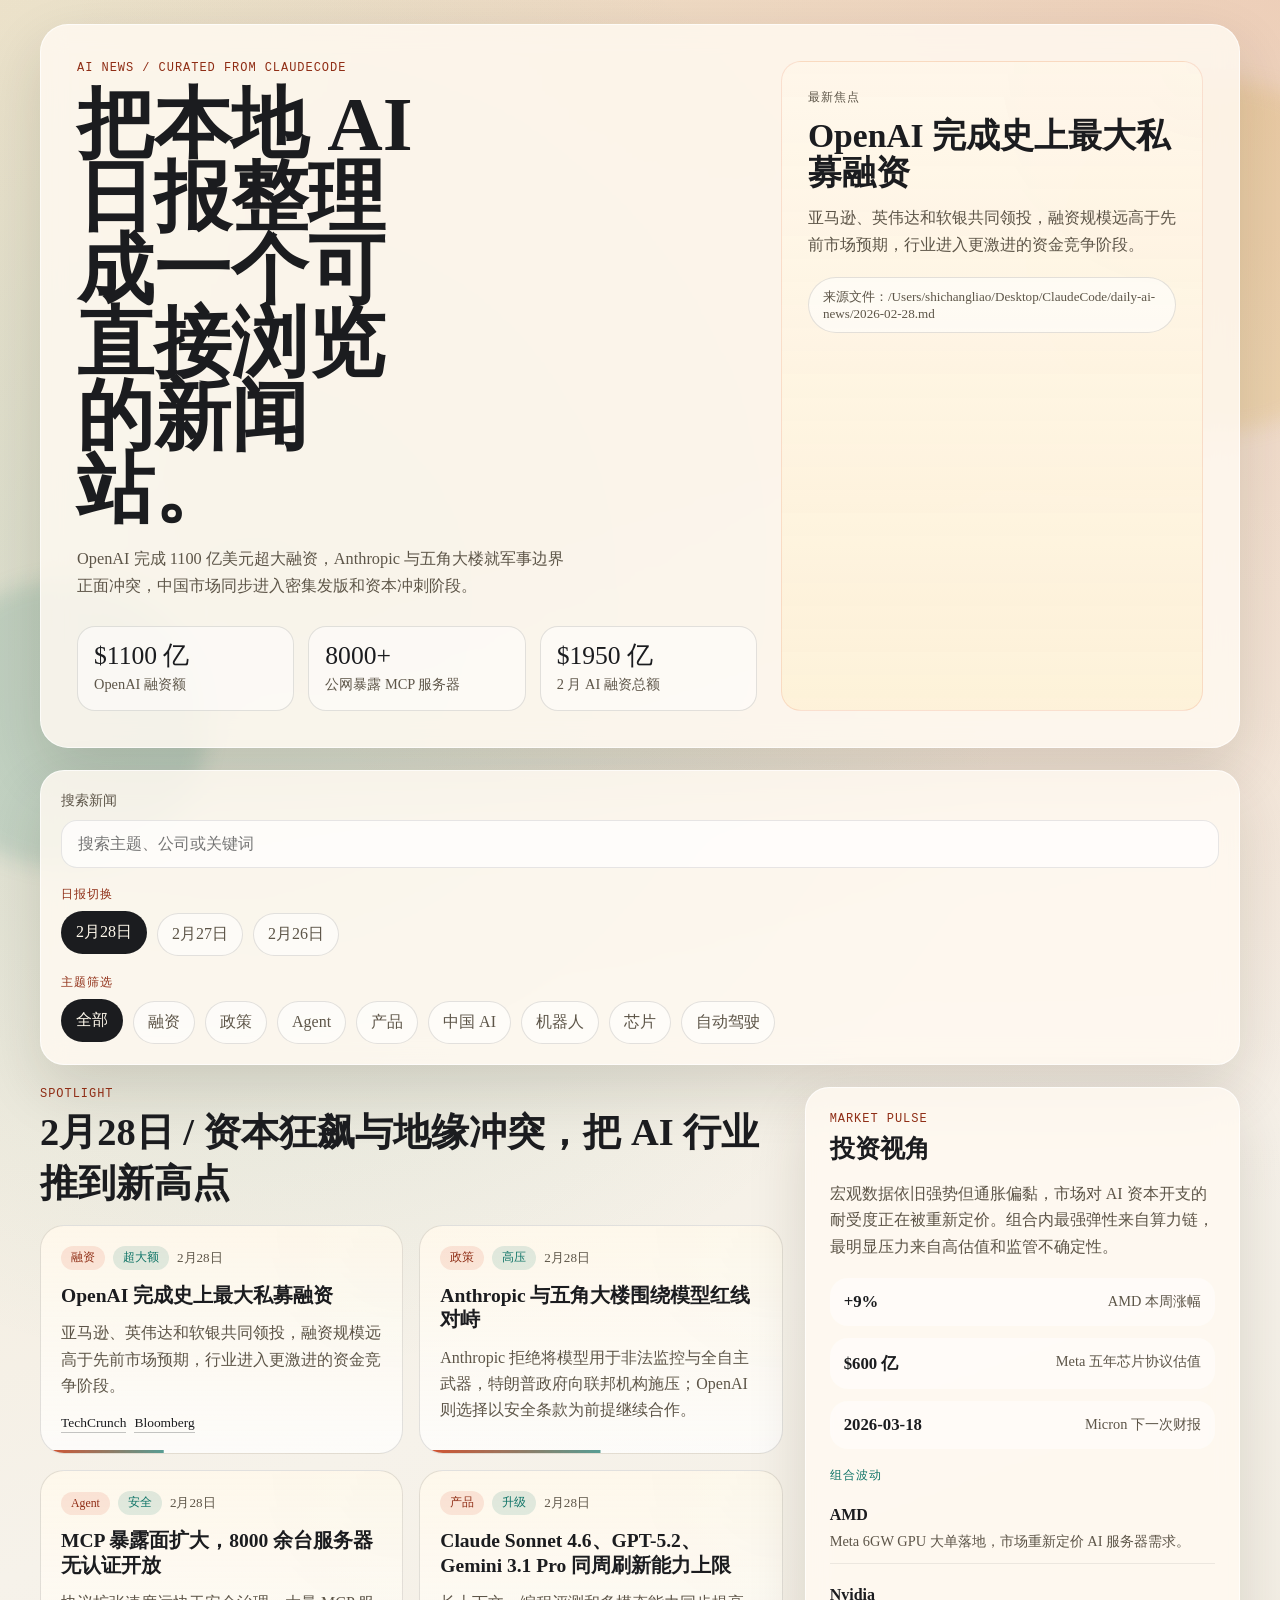
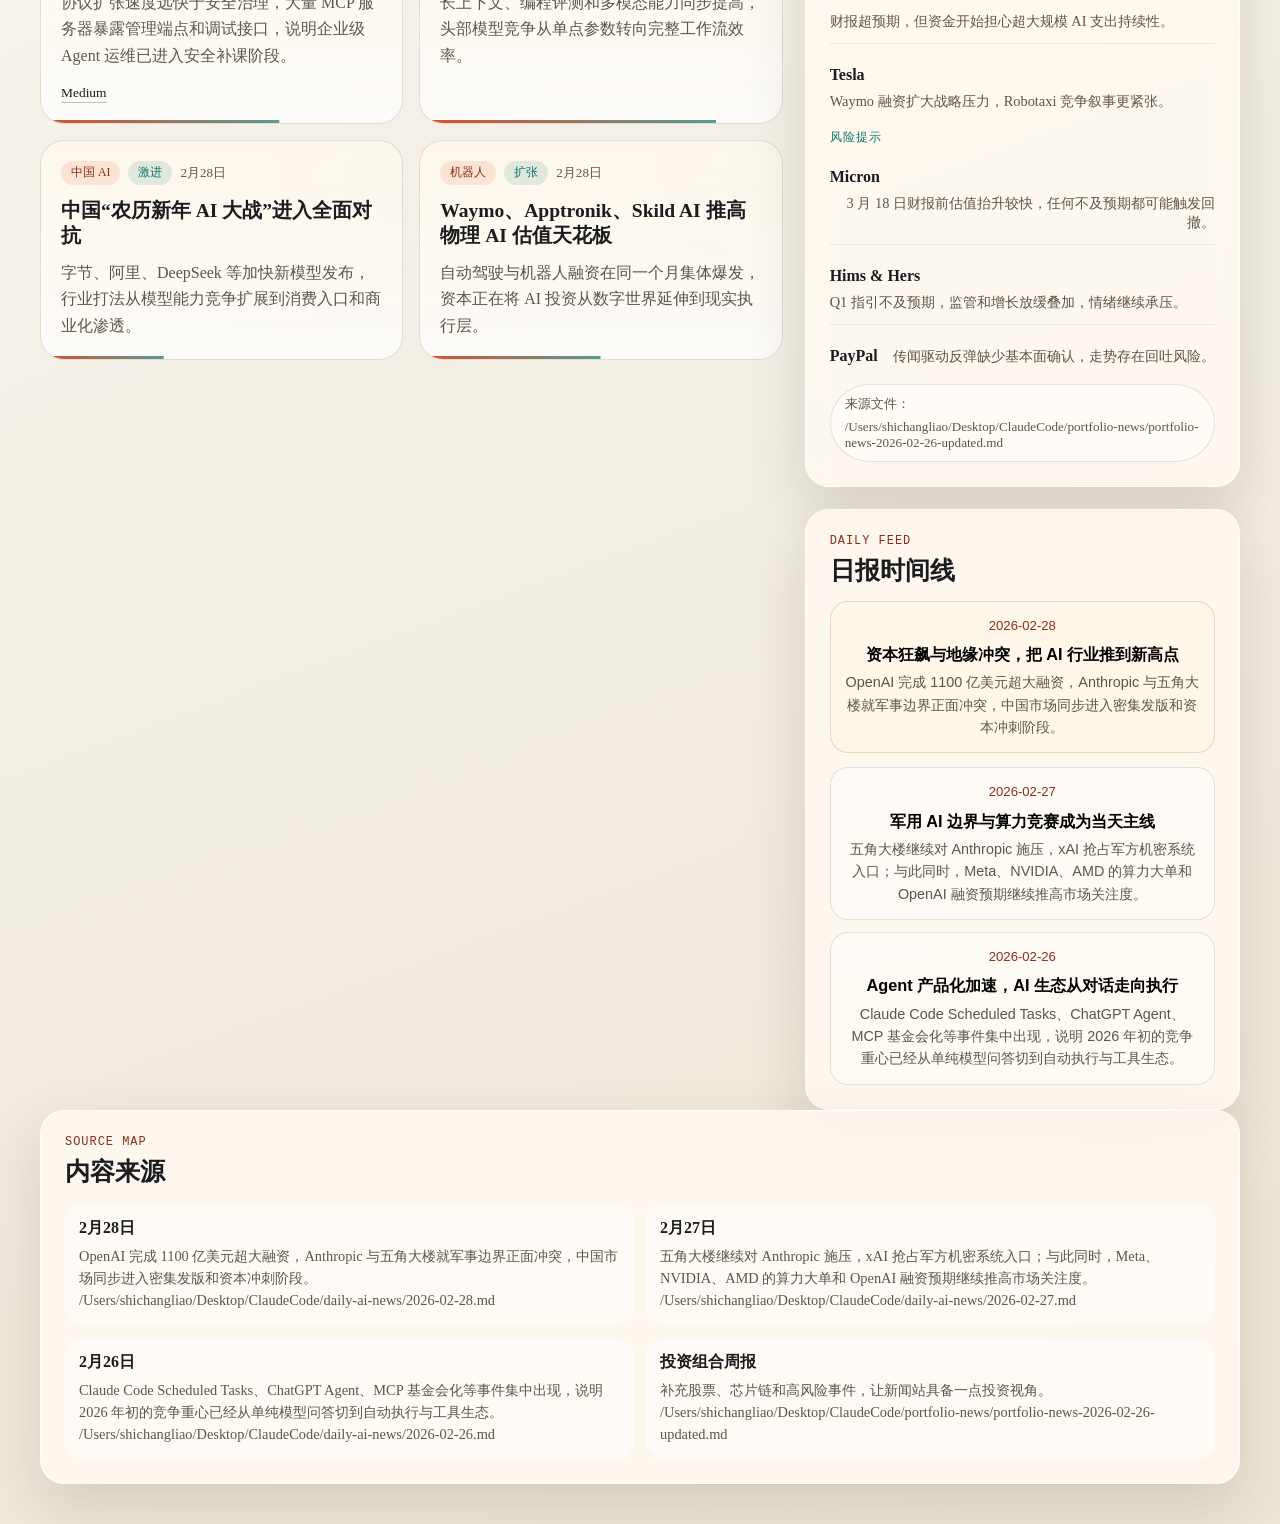
==== index.html @ 567c51d0 "feat: add static AI news site" ====
<!DOCTYPE html>
<html lang="zh-CN">
  <head>
    <meta charset="UTF-8" />
    <meta name="viewport" content="width=device-width, initial-scale=1.0" />
    <title>AI News Pulse</title>
    <link rel="stylesheet" href="./styles.css" />
  </head>
  <body>
    <div class="page-shell">
      <header class="hero reveal">
        <div class="hero-copy">
          <p class="eyebrow">AI NEWS / CURATED FROM CLAUDECODE</p>
          <h1>把本地 AI 日报整理成一个可直接浏览的新闻站。</h1>
          <p class="hero-text" id="hero-summary"></p>
          <div class="hero-stats" id="hero-stats"></div>
        </div>
        <aside class="hero-panel">
          <p class="panel-label">最新焦点</p>
          <h2 id="hero-focus-title"></h2>
          <p id="hero-focus-text"></p>
          <div class="source-chip" id="hero-source"></div>
        </aside>
      </header>

      <main>
        <section class="control-bar reveal">
          <div class="search-wrap">
            <label for="search-input">搜索新闻</label>
            <input
              id="search-input"
              type="search"
              placeholder="搜索主题、公司或关键词"
              autocomplete="off"
            />
          </div>
          <div class="filter-group">
            <span class="filter-label">日报切换</span>
            <div id="issue-filters" class="filter-row"></div>
          </div>
          <div class="filter-group">
            <span class="filter-label">主题筛选</span>
            <div id="tag-filters" class="filter-row"></div>
          </div>
        </section>

        <section class="content-grid">
          <section class="news-column reveal">
            <div class="section-head">
              <p class="section-kicker">Spotlight</p>
              <h2 id="spotlight-title"></h2>
            </div>
            <div id="story-grid" class="story-grid"></div>
          </section>

          <aside class="side-column">
            <section class="market-card reveal">
              <div class="section-head compact">
                <p class="section-kicker">Market Pulse</p>
                <h2>投资视角</h2>
              </div>
              <p id="market-summary" class="market-summary"></p>
              <div id="market-highlights" class="metric-stack"></div>
              <div class="subsection">
                <p class="subsection-title">组合波动</p>
                <div id="market-movers" class="mini-list"></div>
              </div>
              <div class="subsection">
                <p class="subsection-title">风险提示</p>
                <div id="market-risks" class="mini-list"></div>
              </div>
              <div class="source-chip">
                来源文件：
                <span id="market-source"></span>
              </div>
            </section>

            <section class="archive-card reveal">
              <div class="section-head compact">
                <p class="section-kicker">Daily Feed</p>
                <h2>日报时间线</h2>
              </div>
              <div id="timeline-list" class="timeline-list"></div>
            </section>
          </aside>
        </section>

        <section class="source-board reveal">
          <div class="section-head compact">
            <p class="section-kicker">Source Map</p>
            <h2>内容来源</h2>
          </div>
          <div id="source-list" class="source-list"></div>
        </section>
      </main>
    </div>

    <script src="./app.js"></script>
  </body>
</html>
---- styles.css ----
:root {
  --bg: #f3eee3;
  --surface: rgba(255, 250, 241, 0.84);
  --surface-strong: #fff7ea;
  --ink: #1b1c1f;
  --muted: #5d5548;
  --line: rgba(27, 28, 31, 0.12);
  --accent: #d94f2b;
  --accent-deep: #8f2d15;
  --teal: #0f7467;
  --gold: #d5a021;
  --shadow: 0 24px 60px rgba(45, 34, 16, 0.14);
  --radius-lg: 28px;
  --radius-md: 18px;
  --radius-sm: 999px;
}

* {
  box-sizing: border-box;
}

html {
  scroll-behavior: smooth;
}

body {
  margin: 0;
  min-height: 100vh;
  color: var(--ink);
  font-family: "Iowan Old Style", "Palatino Linotype", "Book Antiqua", Georgia,
    serif;
  background:
    radial-gradient(circle at top right, rgba(217, 79, 43, 0.16), transparent 36%),
    radial-gradient(circle at 20% 20%, rgba(15, 116, 103, 0.14), transparent 28%),
    linear-gradient(160deg, #efe3cb 0%, #f6f2ea 44%, #ede6d7 100%);
}

body::before,
body::after {
  content: "";
  position: fixed;
  inset: auto;
  z-index: -1;
  border-radius: 50%;
  filter: blur(10px);
}

body::before {
  width: 22rem;
  height: 22rem;
  top: 5rem;
  right: -7rem;
  background: rgba(213, 160, 33, 0.16);
}

body::after {
  width: 18rem;
  height: 18rem;
  bottom: 2rem;
  left: -5rem;
  background: rgba(15, 116, 103, 0.14);
}

.page-shell {
  width: min(1200px, calc(100% - 32px));
  margin: 24px auto 40px;
}

.hero,
.control-bar,
.market-card,
.archive-card,
.source-board {
  backdrop-filter: blur(12px);
  background: var(--surface);
  border: 1px solid rgba(255, 255, 255, 0.7);
  box-shadow: var(--shadow);
}

.hero {
  display: grid;
  grid-template-columns: minmax(0, 1.45fr) minmax(280px, 0.9fr);
  gap: 24px;
  padding: 36px;
  border-radius: var(--radius-lg);
}

.eyebrow,
.section-kicker,
.panel-label,
.filter-label,
.subsection-title {
  margin: 0;
  font-family: "SFMono-Regular", "Roboto Mono", "Liberation Mono", monospace;
  letter-spacing: 0.08em;
  text-transform: uppercase;
  font-size: 0.75rem;
}

.eyebrow,
.section-kicker,
.panel-label,
.filter-label {
  color: var(--accent-deep);
}

.hero h1 {
  margin: 14px 0 18px;
  font-size: clamp(2.4rem, 6vw, 4.8rem);
  line-height: 0.95;
  max-width: 10ch;
}

.hero-text {
  margin: 0;
  max-width: 60ch;
  color: var(--muted);
  font-size: 1.02rem;
  line-height: 1.7;
}

.hero-stats {
  display: grid;
  grid-template-columns: repeat(3, minmax(0, 1fr));
  gap: 14px;
  margin-top: 26px;
}

.stat-card,
.source-chip,
.pill,
.timeline-item,
.story-card {
  border: 1px solid var(--line);
}

.stat-card {
  padding: 16px;
  border-radius: var(--radius-md);
  background: rgba(255, 255, 255, 0.5);
}

.stat-value {
  margin: 0 0 6px;
  font-size: 1.6rem;
  line-height: 1;
}

.stat-label {
  margin: 0;
  color: var(--muted);
  font-size: 0.9rem;
}

.hero-panel {
  padding: 26px;
  border-radius: calc(var(--radius-lg) - 8px);
  background:
    linear-gradient(180deg, rgba(255, 247, 234, 0.96), rgba(253, 240, 214, 0.85)),
    radial-gradient(circle at top right, rgba(217, 79, 43, 0.16), transparent 35%);
  border: 1px solid rgba(217, 79, 43, 0.14);
}

.hero-panel h2 {
  margin: 10px 0 12px;
  font-size: clamp(1.4rem, 2.8vw, 2.1rem);
  line-height: 1.1;
}

.hero-panel p {
  margin: 0;
  color: var(--muted);
  line-height: 1.7;
}

.source-chip {
  display: inline-flex;
  flex-wrap: wrap;
  gap: 6px;
  margin-top: 18px;
  padding: 10px 14px;
  border-radius: var(--radius-sm);
  background: rgba(255, 255, 255, 0.58);
  color: var(--muted);
  font-size: 0.82rem;
  word-break: break-all;
}

.control-bar {
  margin-top: 22px;
  padding: 20px;
  border-radius: 24px;
}

.search-wrap label {
  display: block;
  margin-bottom: 10px;
  font-size: 0.9rem;
  color: var(--muted);
}

.search-wrap input {
  width: 100%;
  padding: 14px 16px;
  border-radius: 16px;
  border: 1px solid rgba(27, 28, 31, 0.1);
  background: rgba(255, 255, 255, 0.74);
  color: var(--ink);
  font: inherit;
}

.search-wrap input:focus {
  outline: 2px solid rgba(217, 79, 43, 0.2);
  border-color: rgba(217, 79, 43, 0.34);
}

.filter-group {
  margin-top: 16px;
}

.filter-row {
  display: flex;
  flex-wrap: wrap;
  gap: 10px;
  margin-top: 10px;
}

.pill {
  appearance: none;
  cursor: pointer;
  padding: 10px 14px;
  border-radius: var(--radius-sm);
  background: rgba(255, 255, 255, 0.56);
  color: var(--muted);
  font: inherit;
  transition:
    transform 180ms ease,
    background 180ms ease,
    color 180ms ease,
    border-color 180ms ease;
}

.pill:hover,
.pill.is-active {
  transform: translateY(-2px);
}

.pill.is-active {
  background: var(--ink);
  color: #fff9ec;
  border-color: rgba(27, 28, 31, 0.4);
}

.content-grid {
  display: grid;
  grid-template-columns: minmax(0, 1.45fr) minmax(300px, 0.85fr);
  gap: 22px;
  margin-top: 22px;
}

.news-column {
  min-width: 0;
}

.section-head {
  margin-bottom: 16px;
}

.section-head h2 {
  margin: 6px 0 0;
  font-size: clamp(1.6rem, 3vw, 2.5rem);
}

.section-head.compact h2 {
  font-size: 1.55rem;
}

.story-grid {
  display: grid;
  grid-template-columns: repeat(2, minmax(0, 1fr));
  gap: 16px;
}

.story-card {
  position: relative;
  overflow: hidden;
  padding: 20px;
  border-radius: 24px;
  background:
    linear-gradient(180deg, rgba(255, 248, 235, 0.9), rgba(255, 255, 255, 0.72)),
    radial-gradient(circle at top right, rgba(15, 116, 103, 0.08), transparent 38%);
}

.story-card::after {
  content: "";
  position: absolute;
  inset: auto auto 0 0;
  width: 100%;
  height: 3px;
  background: linear-gradient(90deg, var(--accent), rgba(15, 116, 103, 0.7));
  transform: scaleX(var(--bar-scale, 0.4));
  transform-origin: left;
}

.story-meta,
.story-links,
.mini-row {
  display: flex;
  flex-wrap: wrap;
  gap: 8px;
}

.story-meta {
  align-items: center;
  margin-bottom: 14px;
}

.badge,
.impact {
  padding: 4px 10px;
  border-radius: var(--radius-sm);
  font-size: 0.74rem;
}

.badge {
  background: rgba(217, 79, 43, 0.12);
  color: var(--accent-deep);
}

.impact {
  background: rgba(15, 116, 103, 0.12);
  color: var(--teal);
}

.story-date {
  color: var(--muted);
  font-size: 0.82rem;
}

.story-card h3 {
  margin: 0;
  font-size: 1.22rem;
  line-height: 1.25;
}

.story-card p {
  margin: 12px 0 0;
  color: var(--muted);
  line-height: 1.65;
}

.story-links {
  margin-top: 16px;
}

.story-link {
  color: var(--ink);
  text-decoration: none;
  padding-bottom: 1px;
  border-bottom: 1px solid rgba(27, 28, 31, 0.25);
  font-size: 0.84rem;
}

.story-link:hover {
  border-bottom-color: rgba(27, 28, 31, 0.7);
}

.side-column {
  display: grid;
  gap: 22px;
  align-content: start;
}

.market-card,
.archive-card,
.source-board {
  padding: 24px;
  border-radius: 24px;
}

.market-summary {
  margin: 0;
  color: var(--muted);
  line-height: 1.65;
}

.metric-stack {
  display: grid;
  gap: 12px;
  margin-top: 18px;
}

.metric-line,
.timeline-item,
.source-item {
  padding: 14px;
  border-radius: 18px;
  background: rgba(255, 255, 255, 0.48);
}

.metric-line {
  display: flex;
  justify-content: space-between;
  gap: 12px;
}

.metric-line strong {
  font-size: 1.05rem;
}

.metric-line span {
  color: var(--muted);
  font-size: 0.9rem;
}

.subsection {
  margin-top: 18px;
}

.subsection-title {
  color: var(--teal);
}

.mini-list {
  display: grid;
  gap: 10px;
  margin-top: 10px;
}

.mini-row {
  justify-content: space-between;
  align-items: flex-start;
  padding: 12px 0;
  border-bottom: 1px solid rgba(27, 28, 31, 0.08);
}

.mini-row:last-child {
  border-bottom: 0;
  padding-bottom: 0;
}

.mini-row strong {
  display: block;
  max-width: 16ch;
}

.mini-row span {
  color: var(--muted);
  text-align: right;
  font-size: 0.9rem;
}

.timeline-list,
.source-list {
  display: grid;
  gap: 12px;
}

.timeline-item {
  cursor: pointer;
  transition:
    transform 180ms ease,
    border-color 180ms ease,
    background 180ms ease;
}

.timeline-item:hover,
.timeline-item.is-active {
  transform: translateY(-2px);
  border-color: rgba(217, 79, 43, 0.24);
  background: rgba(255, 247, 234, 0.74);
}

.timeline-item .date {
  margin: 0;
  color: var(--accent-deep);
  font-size: 0.82rem;
}

.timeline-item h3 {
  margin: 8px 0 6px;
  font-size: 1.02rem;
  line-height: 1.3;
}

.timeline-item p,
.source-item p {
  margin: 0;
  color: var(--muted);
  font-size: 0.9rem;
  line-height: 1.55;
}

.source-list {
  grid-template-columns: repeat(2, minmax(0, 1fr));
}

.source-item strong {
  display: block;
  margin-bottom: 6px;
}

.empty-state {
  padding: 28px;
  border-radius: 24px;
  border: 1px dashed rgba(27, 28, 31, 0.14);
  background: rgba(255, 255, 255, 0.42);
  color: var(--muted);
}

.reveal {
  opacity: 0;
  transform: translateY(14px);
  animation: float-in 640ms ease forwards;
}

.reveal:nth-child(2) {
  animation-delay: 80ms;
}

.reveal:nth-child(3) {
  animation-delay: 140ms;
}

.reveal:nth-child(4) {
  animation-delay: 200ms;
}

@keyframes float-in {
  to {
    opacity: 1;
    transform: translateY(0);
  }
}

@media (max-width: 980px) {
  .hero,
  .content-grid,
  .source-list,
  .story-grid {
    grid-template-columns: 1fr;
  }

  .hero h1 {
    max-width: none;
  }

  .hero-stats {
    grid-template-columns: 1fr;
  }

  .page-shell {
    width: min(100%, calc(100% - 20px));
    margin-top: 10px;
  }
}

@media (max-width: 680px) {
  .hero,
  .control-bar,
  .market-card,
  .archive-card,
  .source-board {
    padding: 18px;
    border-radius: 20px;
  }

  .story-card {
    padding: 16px;
    border-radius: 20px;
  }

  .hero h1 {
    font-size: clamp(2rem, 12vw, 3.2rem);
  }
}
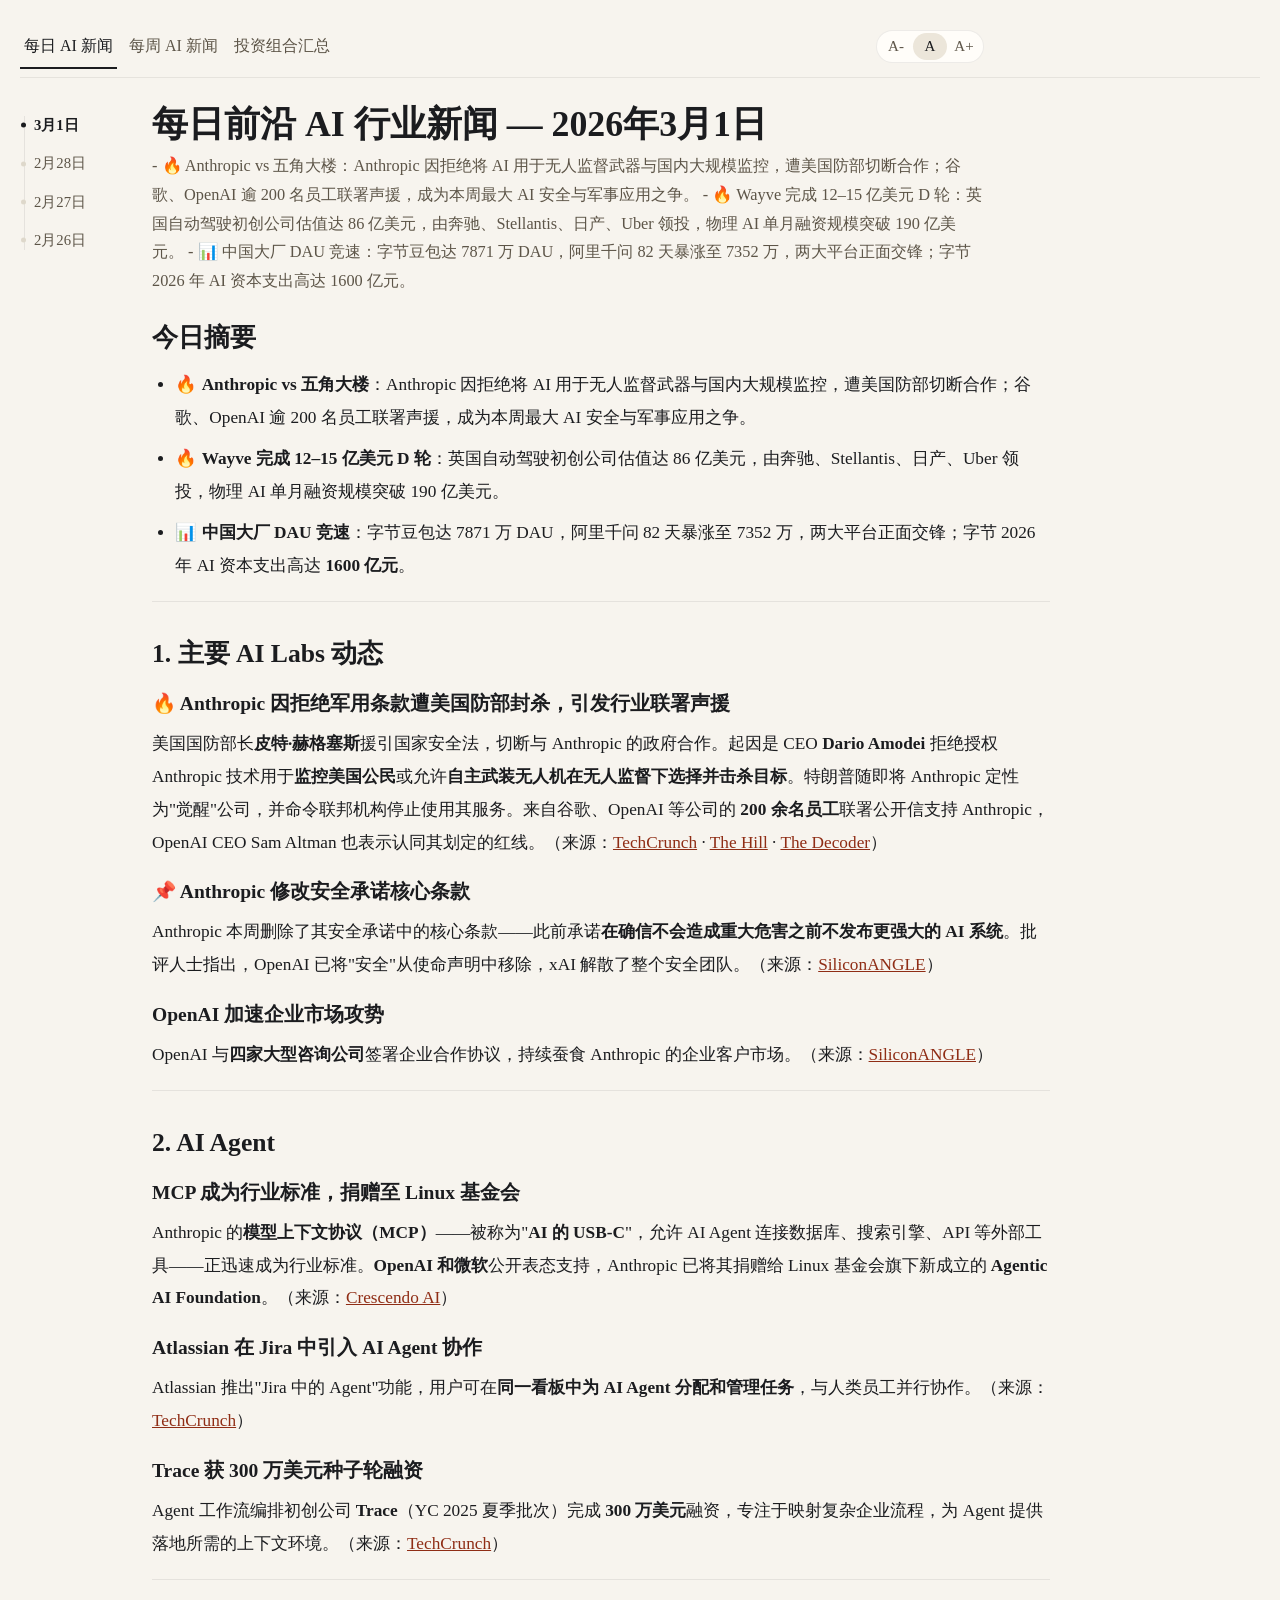
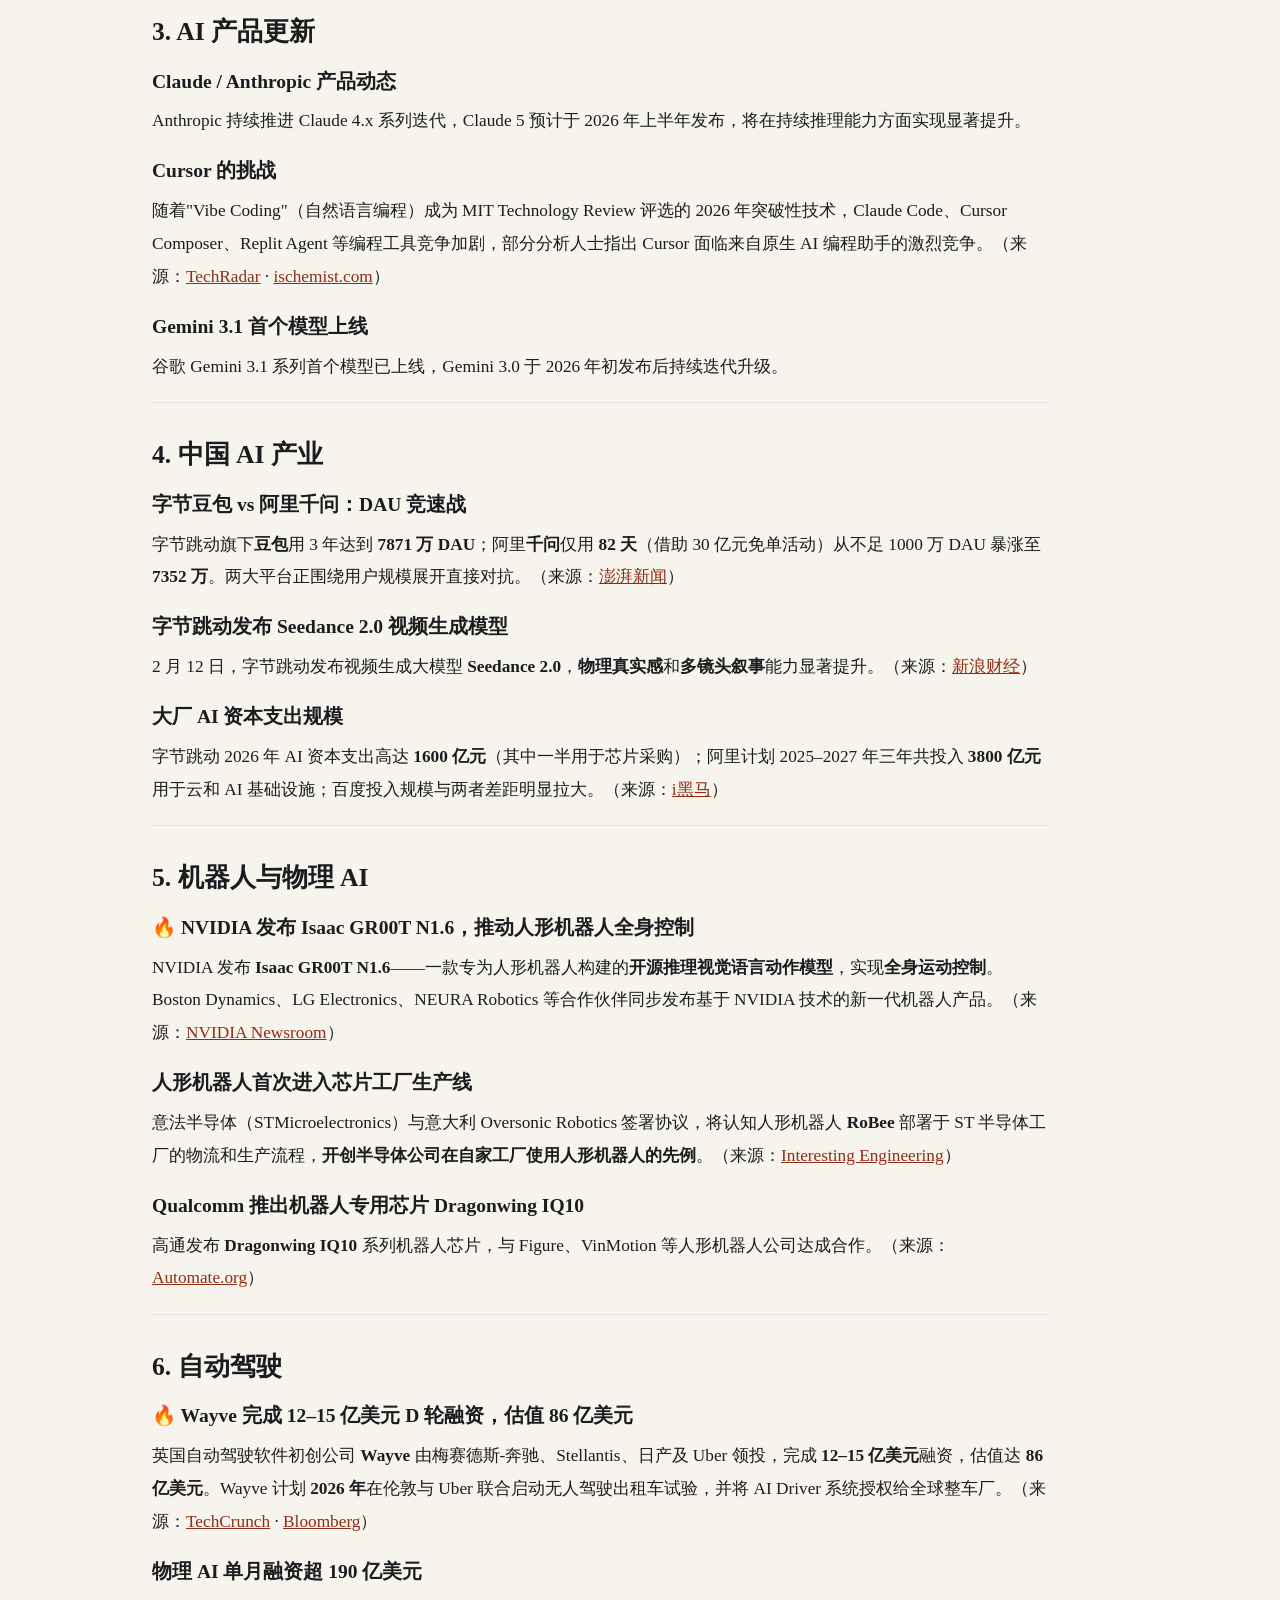
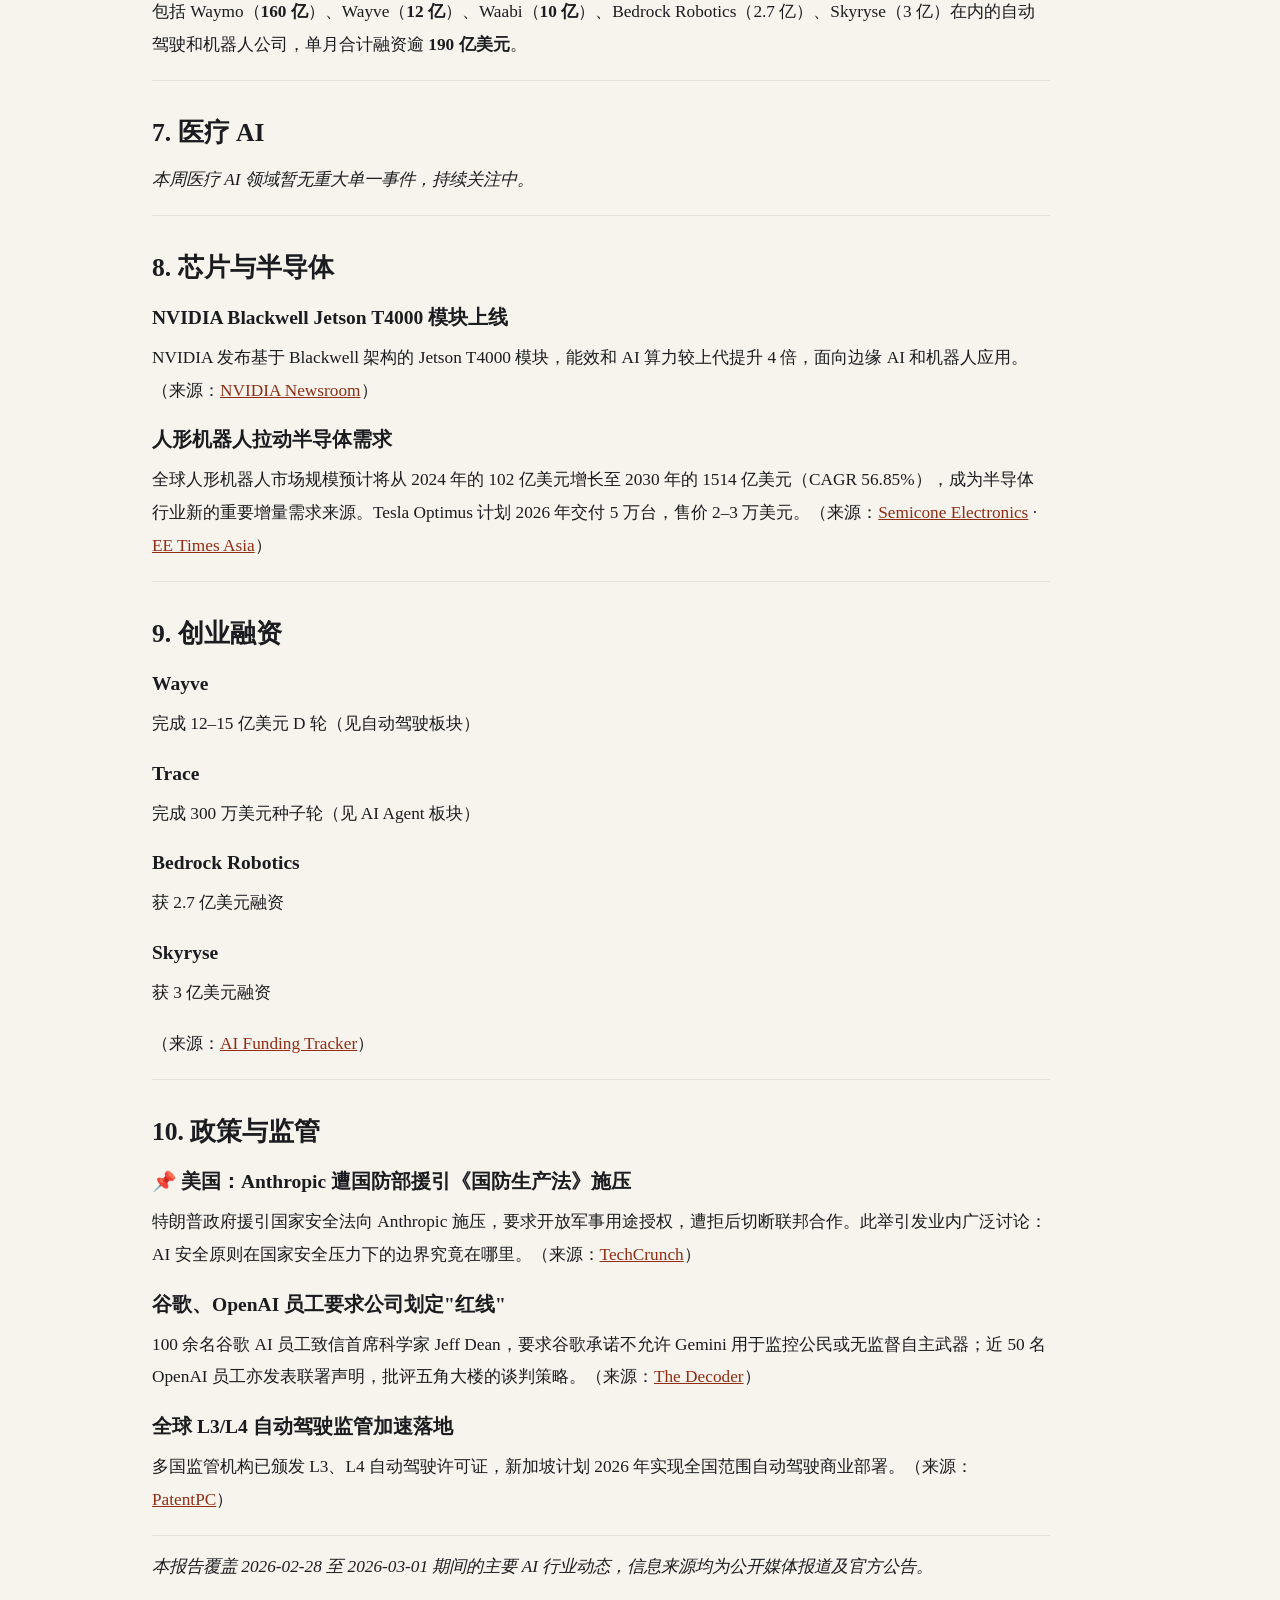
==== commit 9d515812: "feat: automate AI news publishing and refine reader UI" ====
--- a/index.html
+++ b/index.html
@@ -7,91 +7,51 @@
     <link rel="stylesheet" href="./styles.css" />
   </head>
   <body>
-    <div class="page-shell">
-      <header class="hero reveal">
-        <div class="hero-copy">
-          <p class="eyebrow">AI NEWS / CURATED FROM CLAUDECODE</p>
-          <h1>把本地 AI 日报整理成一个可直接浏览的新闻站。</h1>
-          <p class="hero-text" id="hero-summary"></p>
-          <div class="hero-stats" id="hero-stats"></div>
+    <div class="page-shell compact-shell">
+      <header class="reader-topbar reveal">
+        <nav class="tab-strip" id="tab-strip" aria-label="栏目切换">
+          <button type="button" class="tab-button is-active" data-tab="daily">每日 AI 新闻</button>
+          <button type="button" class="tab-button" data-tab="weekly">每周 AI 新闻</button>
+          <button type="button" class="tab-button" data-tab="portfolio">投资组合汇总</button>
+        </nav>
+
+        <div class="reader-tools" aria-label="阅读设置">
+          <div class="font-size-switch" id="font-size-switch" role="group" aria-label="字体大小">
+            <button type="button" class="font-size-button" data-size="compact" aria-pressed="false">
+              A-
+            </button>
+            <button
+              type="button"
+              class="font-size-button is-active"
+              data-size="default"
+              aria-pressed="true"
+            >
+              A
+            </button>
+            <button
+              type="button"
+              class="font-size-button"
+              data-size="comfortable"
+              aria-pressed="false"
+            >
+              A+
+            </button>
+          </div>
         </div>
-        <aside class="hero-panel">
-          <p class="panel-label">最新焦点</p>
-          <h2 id="hero-focus-title"></h2>
-          <p id="hero-focus-text"></p>
-          <div class="source-chip" id="hero-source"></div>
-        </aside>
       </header>
 
-      <main>
-        <section class="control-bar reveal">
-          <div class="search-wrap">
-            <label for="search-input">搜索新闻</label>
-            <input
-              id="search-input"
-              type="search"
-              placeholder="搜索主题、公司或关键词"
-              autocomplete="off"
-            />
-          </div>
-          <div class="filter-group">
-            <span class="filter-label">日报切换</span>
-            <div id="issue-filters" class="filter-row"></div>
-          </div>
-          <div class="filter-group">
-            <span class="filter-label">主题筛选</span>
-            <div id="tag-filters" class="filter-row"></div>
-          </div>
-        </section>
+      <main class="reader-layout reveal">
+        <aside class="timeline-rail" aria-label="文章时间线">
+          <div class="timeline-track" id="date-strip"></div>
+        </aside>
 
-        <section class="content-grid">
-          <section class="news-column reveal">
-            <div class="section-head">
-              <p class="section-kicker">Spotlight</p>
-              <h2 id="spotlight-title"></h2>
-            </div>
-            <div id="story-grid" class="story-grid"></div>
-          </section>
-
-          <aside class="side-column">
-            <section class="market-card reveal">
-              <div class="section-head compact">
-                <p class="section-kicker">Market Pulse</p>
-                <h2>投资视角</h2>
-              </div>
-              <p id="market-summary" class="market-summary"></p>
-              <div id="market-highlights" class="metric-stack"></div>
-              <div class="subsection">
-                <p class="subsection-title">组合波动</p>
-                <div id="market-movers" class="mini-list"></div>
-              </div>
-              <div class="subsection">
-                <p class="subsection-title">风险提示</p>
-                <div id="market-risks" class="mini-list"></div>
-              </div>
-              <div class="source-chip">
-                来源文件：
-                <span id="market-source"></span>
-              </div>
-            </section>
-
-            <section class="archive-card reveal">
-              <div class="section-head compact">
-                <p class="section-kicker">Daily Feed</p>
-                <h2>日报时间线</h2>
-              </div>
-              <div id="timeline-list" class="timeline-list"></div>
-            </section>
-          </aside>
-        </section>
-
-        <section class="source-board reveal">
-          <div class="section-head compact">
-            <p class="section-kicker">Source Map</p>
-            <h2>内容来源</h2>
-          </div>
-          <div id="source-list" class="source-list"></div>
-        </section>
+        <article class="reader-document">
+          <header class="reader-head">
+            <h1 id="article-title">加载中...</h1>
+            <p id="article-summary" class="doc-summary"></p>
+          </header>
+          <div id="report-content" class="report-content"></div>
+        </article>
       </main>
     </div>
 
--- a/styles.css
+++ b/styles.css
@@ -1,7 +1,5 @@
 :root {
-  --bg: #f3eee3;
   --surface: rgba(255, 250, 241, 0.84);
-  --surface-strong: #fff7ea;
   --ink: #1b1c1f;
   --muted: #5d5548;
   --line: rgba(27, 28, 31, 0.12);
@@ -13,6 +11,10 @@
   --radius-lg: 28px;
   --radius-md: 18px;
   --radius-sm: 999px;
+  --reading-summary-size: 1.02rem;
+  --reading-body-size: 1.08rem;
+  --reading-line-height: 1.9;
+  --reading-measure: 104ch;
 }
 
 * {
@@ -29,60 +31,71 @@
   color: var(--ink);
   font-family: "Iowan Old Style", "Palatino Linotype", "Book Antiqua", Georgia,
     serif;
-  background:
-    radial-gradient(circle at top right, rgba(217, 79, 43, 0.16), transparent 36%),
-    radial-gradient(circle at 20% 20%, rgba(15, 116, 103, 0.14), transparent 28%),
-    linear-gradient(160deg, #efe3cb 0%, #f6f2ea 44%, #ede6d7 100%);
+  background: #f7f4ee;
+}
+
+body.reading-compact {
+  --reading-summary-size: 0.96rem;
+  --reading-body-size: 1rem;
+  --reading-line-height: 1.82;
+}
+
+body.reading-default {
+  --reading-summary-size: 1.02rem;
+  --reading-body-size: 1.08rem;
+  --reading-line-height: 1.9;
+}
+
+body.reading-comfortable {
+  --reading-summary-size: 1.12rem;
+  --reading-body-size: 1.18rem;
+  --reading-line-height: 2;
 }
 
 body::before,
 body::after {
-  content: "";
-  position: fixed;
-  inset: auto;
-  z-index: -1;
-  border-radius: 50%;
-  filter: blur(10px);
-}
-
-body::before {
-  width: 22rem;
-  height: 22rem;
-  top: 5rem;
-  right: -7rem;
-  background: rgba(213, 160, 33, 0.16);
-}
-
-body::after {
-  width: 18rem;
-  height: 18rem;
-  bottom: 2rem;
-  left: -5rem;
-  background: rgba(15, 116, 103, 0.14);
+  display: none;
+}
+
+a {
+  color: inherit;
+}
+
+button,
+input {
+  font: inherit;
 }
 
 .page-shell {
   width: min(1200px, calc(100% - 32px));
   margin: 24px auto 40px;
+}
+
+.compact-shell {
+  width: min(980px, calc(100% - 24px));
 }
 
 .hero,
 .control-bar,
 .market-card,
 .archive-card,
-.source-board {
-  backdrop-filter: blur(12px);
-  background: var(--surface);
-  border: 1px solid rgba(255, 255, 255, 0.7);
-  box-shadow: var(--shadow);
+.source-board,
+.detail-article {
+  background: #fffdf9;
+  border: 1px solid rgba(27, 28, 31, 0.08);
+  box-shadow: none;
 }
 
 .hero {
   display: grid;
   grid-template-columns: minmax(0, 1.45fr) minmax(280px, 0.9fr);
   gap: 24px;
-  padding: 36px;
-  border-radius: var(--radius-lg);
+  padding: 28px;
+  border-radius: 16px;
+}
+
+.simple-hero {
+  grid-template-columns: 1fr;
 }
 
 .eyebrow,
@@ -91,46 +104,53 @@
 .filter-label,
 .subsection-title {
   margin: 0;
+  color: var(--accent-deep);
   font-family: "SFMono-Regular", "Roboto Mono", "Liberation Mono", monospace;
   letter-spacing: 0.08em;
   text-transform: uppercase;
   font-size: 0.75rem;
 }
 
-.eyebrow,
-.section-kicker,
-.panel-label,
-.filter-label {
-  color: var(--accent-deep);
-}
-
 .hero h1 {
-  margin: 14px 0 18px;
-  font-size: clamp(2.4rem, 6vw, 4.8rem);
-  line-height: 0.95;
-  max-width: 10ch;
-}
-
-.hero-text {
+  margin: 12px 0 14px;
+  font-size: clamp(2.2rem, 4.5vw, 3.4rem);
+  line-height: 1.02;
+  max-width: none;
+}
+
+#issue-title {
+  max-width: none;
+}
+
+.reader-head h2 {
+  margin: 10px 0 12px;
+  font-size: clamp(1.8rem, 3vw, 2.5rem);
+  line-height: 1.12;
+}
+
+.hero-text,
+.hero-note,
+.hero-panel p,
+.market-summary,
+.timeline-item p,
+.source-item p,
+.jump-empty {
   margin: 0;
-  max-width: 60ch;
-  color: var(--muted);
-  font-size: 1.02rem;
+  color: var(--muted);
   line-height: 1.7;
 }
 
-.hero-stats {
-  display: grid;
-  grid-template-columns: repeat(3, minmax(0, 1fr));
-  gap: 14px;
-  margin-top: 26px;
+.hero-note {
+  margin-top: 10px;
+  font-size: 0.92rem;
 }
 
 .stat-card,
 .source-chip,
 .pill,
 .timeline-item,
-.story-card {
+.story-card,
+.detail-article {
   border: 1px solid var(--line);
 }
 
@@ -142,7 +162,7 @@
 
 .stat-value {
   margin: 0 0 6px;
-  font-size: 1.6rem;
+  font-size: 1.45rem;
   line-height: 1;
 }
 
@@ -153,43 +173,174 @@
 }
 
 .hero-panel {
-  padding: 26px;
-  border-radius: calc(var(--radius-lg) - 8px);
-  background:
-    linear-gradient(180deg, rgba(255, 247, 234, 0.96), rgba(253, 240, 214, 0.85)),
-    radial-gradient(circle at top right, rgba(217, 79, 43, 0.16), transparent 35%);
-  border: 1px solid rgba(217, 79, 43, 0.14);
+  padding: 20px;
+  border-radius: 14px;
+  background: #fcfaf5;
+  border: 1px solid rgba(27, 28, 31, 0.08);
 }
 
 .hero-panel h2 {
-  margin: 10px 0 12px;
-  font-size: clamp(1.4rem, 2.8vw, 2.1rem);
-  line-height: 1.1;
-}
-
-.hero-panel p {
-  margin: 0;
-  color: var(--muted);
-  line-height: 1.7;
-}
-
-.source-chip {
+  margin: 8px 0 10px;
+  font-size: clamp(1.2rem, 2vw, 1.6rem);
+  line-height: 1.2;
+}
+
+.source-chip,
+.meta-pill {
   display: inline-flex;
   flex-wrap: wrap;
   gap: 6px;
   margin-top: 18px;
+  padding: 8px 12px;
+  border-radius: var(--radius-sm);
+  background: #f5f1e8;
+  color: var(--muted);
+  font-size: 0.82rem;
+  word-break: break-all;
+}
+
+.cta-link,
+.story-cta,
+.back-link,
+.jump-link {
+  display: inline-flex;
+  align-items: center;
+  justify-content: center;
+  min-height: 40px;
   padding: 10px 14px;
   border-radius: var(--radius-sm);
-  background: rgba(255, 255, 255, 0.58);
-  color: var(--muted);
-  font-size: 0.82rem;
-  word-break: break-all;
+  text-decoration: none;
+  transition:
+    transform 180ms ease,
+    background 180ms ease,
+    color 180ms ease;
+}
+
+.cta-link,
+.story-cta,
+.back-link {
+  margin-top: 16px;
+  background: #232427;
+  color: #fffdf8;
+}
+
+.cta-link:hover,
+.story-cta:hover,
+.back-link:hover,
+.jump-link:hover {
+  transform: translateY(-2px);
+}
+
+.back-link {
+  margin-top: 0;
+  margin-bottom: 12px;
 }
 
 .control-bar {
   margin-top: 22px;
   padding: 20px;
   border-radius: 24px;
+}
+
+.tab-strip {
+  display: flex;
+  gap: 8px;
+  position: sticky;
+  top: 0;
+  z-index: 10;
+  margin-top: 6px;
+  padding: 0 0 8px;
+  border-bottom: 1px solid rgba(27, 28, 31, 0.08);
+  background: #f7f4ee;
+}
+
+.tab-button {
+  appearance: none;
+  cursor: pointer;
+  padding: 12px 4px 10px;
+  border: 0;
+  background: transparent;
+  color: var(--muted);
+  border-bottom: 2px solid transparent;
+}
+
+.tab-button.is-active {
+  color: var(--ink);
+  border-bottom-color: var(--ink);
+}
+
+.single-reader {
+  margin-top: 14px;
+}
+
+.reader-toolbar {
+  display: flex;
+  flex-wrap: wrap;
+  justify-content: space-between;
+  gap: 12px;
+  padding: 8px 0 16px;
+  border-bottom: 1px solid rgba(27, 28, 31, 0.08);
+}
+
+.toolbar-main {
+  display: flex;
+  flex-wrap: wrap;
+  align-items: center;
+  gap: 10px;
+  min-width: 0;
+}
+
+.toolbar-label,
+.toolbar-note {
+  margin: 0;
+  color: var(--muted);
+  font-size: 0.92rem;
+}
+
+.article-select {
+  min-width: min(560px, 100%);
+  max-width: 100%;
+  padding: 10px 12px;
+  border: 1px solid rgba(27, 28, 31, 0.12);
+  border-radius: 10px;
+  background: #fffdf9;
+  color: var(--ink);
+}
+
+.reader-document {
+  padding: 18px 0 0;
+}
+
+.reader-head {
+  padding-bottom: 16px;
+  border-bottom: 1px solid rgba(27, 28, 31, 0.08);
+}
+
+.reader-head h2 {
+  margin: 0 0 12px;
+  font-size: clamp(1.8rem, 3vw, 2.4rem);
+  line-height: 1.12;
+}
+
+.doc-summary {
+  margin: 0;
+  color: var(--muted);
+  line-height: 1.7;
+}
+
+.doc-source {
+  margin-top: 14px;
+  color: var(--muted);
+  font-size: 0.86rem;
+}
+
+.reader-hint {
+  padding: 12px 14px;
+  border-radius: 12px;
+  border: 1px solid rgba(27, 28, 31, 0.1);
+  background: #faf7f0;
+  color: var(--muted);
+  line-height: 1.7;
 }
 
 .search-wrap label {
@@ -206,7 +357,6 @@
   border: 1px solid rgba(27, 28, 31, 0.1);
   background: rgba(255, 255, 255, 0.74);
   color: var(--ink);
-  font: inherit;
 }
 
 .search-wrap input:focus {
@@ -232,7 +382,6 @@
   border-radius: var(--radius-sm);
   background: rgba(255, 255, 255, 0.56);
   color: var(--muted);
-  font: inherit;
   transition:
     transform 180ms ease,
     background 180ms ease,
@@ -251,14 +400,27 @@
   border-color: rgba(27, 28, 31, 0.4);
 }
 
-.content-grid {
+.detail-layout {
   display: grid;
-  grid-template-columns: minmax(0, 1.45fr) minmax(300px, 0.85fr);
+  grid-template-columns: 280px minmax(0, 1fr);
   gap: 22px;
   margin-top: 22px;
 }
 
-.news-column {
+.reader-layout {
+  display: grid;
+  grid-template-columns: 280px minmax(0, 1fr);
+  gap: 22px;
+  margin-top: 18px;
+}
+
+.news-column,
+.detail-article {
+  min-width: 0;
+}
+
+.timeline-panel,
+.reader-panel {
   min-width: 0;
 }
 
@@ -304,7 +466,8 @@
 
 .story-meta,
 .story-links,
-.mini-row {
+.mini-row,
+.meta-list {
   display: flex;
   flex-wrap: wrap;
   gap: 8px;
@@ -337,10 +500,11 @@
   font-size: 0.82rem;
 }
 
-.story-card h3 {
+.story-card h3,
+.timeline-item h3 {
   margin: 0;
-  font-size: 1.22rem;
-  line-height: 1.25;
+  font-size: 1.08rem;
+  line-height: 1.3;
 }
 
 .story-card p {
@@ -365,7 +529,8 @@
   border-bottom-color: rgba(27, 28, 31, 0.7);
 }
 
-.side-column {
+.side-column,
+.detail-sidebar {
   display: grid;
   gap: 22px;
   align-content: start;
@@ -373,15 +538,10 @@
 
 .market-card,
 .archive-card,
-.source-board {
-  padding: 24px;
-  border-radius: 24px;
-}
-
-.market-summary {
-  margin: 0;
-  color: var(--muted);
-  line-height: 1.65;
+.source-board,
+.detail-article {
+  padding: 22px;
+  border-radius: 16px;
 }
 
 .metric-stack {
@@ -393,9 +553,9 @@
 .metric-line,
 .timeline-item,
 .source-item {
-  padding: 14px;
-  border-radius: 18px;
-  background: rgba(255, 255, 255, 0.48);
+  padding: 12px;
+  border-radius: 12px;
+  background: #fcfaf5;
 }
 
 .metric-line {
@@ -408,7 +568,8 @@
   font-size: 1.05rem;
 }
 
-.metric-line span {
+.metric-line span,
+.mini-row span {
   color: var(--muted);
   font-size: 0.9rem;
 }
@@ -421,10 +582,12 @@
   color: var(--teal);
 }
 
-.mini-list {
+.mini-list,
+.timeline-list,
+.source-list,
+.jump-list {
   display: grid;
-  gap: 10px;
-  margin-top: 10px;
+  gap: 12px;
 }
 
 .mini-row {
@@ -444,20 +607,16 @@
   max-width: 16ch;
 }
 
-.mini-row span {
-  color: var(--muted);
-  text-align: right;
-  font-size: 0.9rem;
-}
-
-.timeline-list,
 .source-list {
-  display: grid;
-  gap: 12px;
+  grid-template-columns: repeat(2, minmax(0, 1fr));
+}
+
+.source-item strong {
+  display: block;
+  margin-bottom: 6px;
 }
 
 .timeline-item {
-  cursor: pointer;
   transition:
     transform 180ms ease,
     border-color 180ms ease,
@@ -466,46 +625,140 @@
 
 .timeline-item:hover,
 .timeline-item.is-active {
-  transform: translateY(-2px);
-  border-color: rgba(217, 79, 43, 0.24);
-  background: rgba(255, 247, 234, 0.74);
+  transform: none;
+  border-color: rgba(27, 28, 31, 0.14);
+  background: #f7f2e8;
 }
 
 .timeline-item .date {
-  margin: 0;
+  margin: 0 0 8px;
   color: var(--accent-deep);
   font-size: 0.82rem;
 }
 
-.timeline-item h3 {
-  margin: 8px 0 6px;
+.timeline-trigger {
+  width: 100%;
+  padding: 0;
+  border: 0;
+  background: transparent;
+  text-align: left;
+  color: inherit;
+  cursor: pointer;
+}
+
+.empty-state {
+  padding: 24px;
+  border-radius: 14px;
+  border: 1px dashed rgba(27, 28, 31, 0.14);
+  background: #faf7f0;
+  color: var(--muted);
+}
+
+.sticky-card {
+  position: sticky;
+  top: 24px;
+}
+
+.stack-section {
+  margin-top: 22px;
+}
+
+.jump-link {
+  justify-content: flex-start;
+  min-height: auto;
+  padding: 10px 12px;
+  background: #faf7f0;
+  border: 1px solid var(--line);
+}
+
+.meta-list {
+  margin-top: 18px;
+}
+
+.report-content {
+  line-height: 1.75;
   font-size: 1.02rem;
-  line-height: 1.3;
-}
-
-.timeline-item p,
-.source-item p {
-  margin: 0;
-  color: var(--muted);
-  font-size: 0.9rem;
-  line-height: 1.55;
-}
-
-.source-list {
-  grid-template-columns: repeat(2, minmax(0, 1fr));
-}
-
-.source-item strong {
-  display: block;
-  margin-bottom: 6px;
-}
-
-.empty-state {
-  padding: 28px;
-  border-radius: 24px;
-  border: 1px dashed rgba(27, 28, 31, 0.14);
-  background: rgba(255, 255, 255, 0.42);
-  color: var(--muted);
+}
+
+.report-content > :first-child {
+  margin-top: 0;
+}
+
+.report-content h2,
+.report-content h3,
+.report-content h4 {
+  margin: 28px 0 12px;
+  line-height: 1.2;
+  scroll-margin-top: 24px;
+}
+
+.report-content h2 {
+  font-size: 1.65rem;
+}
+
+.report-content h3 {
+  font-size: 1.32rem;
+}
+
+.report-content h4 {
+  font-size: 1.08rem;
+}
+
+.report-content p {
+  margin: 12px 0;
+  color: var(--ink);
+  max-width: 74ch;
+}
+
+.report-content ul,
+.report-content ol {
+  margin: 12px 0;
+  padding-left: 22px;
+}
+
+.report-content li + li {
+  margin-top: 8px;
+}
+
+.report-content a {
+  color: var(--accent-deep);
+}
+
+.report-content code {
+  padding: 2px 6px;
+  border-radius: 8px;
+  background: rgba(27, 28, 31, 0.08);
+  font-family: "SFMono-Regular", "Roboto Mono", "Liberation Mono", monospace;
+  font-size: 0.92em;
+}
+
+.report-rule {
+  margin: 18px 0;
+  border: 0;
+  border-top: 1px solid rgba(27, 28, 31, 0.12);
+}
+
+.table-wrap {
+  overflow-x: auto;
+  margin: 16px 0;
+}
+
+.report-content table {
+  width: 100%;
+  border-collapse: collapse;
+  min-width: 640px;
+}
+
+.report-content th,
+.report-content td {
+  padding: 10px 12px;
+  border-bottom: 1px solid rgba(27, 28, 31, 0.1);
+  text-align: left;
+  vertical-align: top;
+}
+
+.report-content th {
+  background: #f7f2e8;
 }
 
 .reveal {
@@ -535,18 +788,24 @@
 
 @media (max-width: 980px) {
   .hero,
-  .content-grid,
+  .reader-layout,
+  .detail-layout,
   .source-list,
   .story-grid {
     grid-template-columns: 1fr;
   }
 
+  .article-select {
+    width: 100%;
+    min-width: 0;
+  }
+
   .hero h1 {
     max-width: none;
   }
 
-  .hero-stats {
-    grid-template-columns: 1fr;
+  .sticky-card {
+    position: static;
   }
 
   .page-shell {
@@ -556,11 +815,21 @@
 }
 
 @media (max-width: 680px) {
+  .tab-strip {
+    overflow-x: auto;
+    padding-bottom: 6px;
+  }
+
+  .tab-button {
+    white-space: nowrap;
+  }
+
   .hero,
   .control-bar,
   .market-card,
   .archive-card,
-  .source-board {
+  .source-board,
+  .detail-article {
     padding: 18px;
     border-radius: 20px;
   }
@@ -574,3 +843,412 @@
     font-size: clamp(2rem, 12vw, 3.2rem);
   }
 }
+
+/* B layout overrides */
+.compact-shell {
+  width: min(1240px, calc(100% - 32px));
+}
+
+.reader-topbar {
+  position: sticky;
+  top: 0;
+  z-index: 10;
+  display: flex;
+  align-items: center;
+  justify-content: space-between;
+  gap: 16px;
+  margin-top: 6px;
+  padding: 0 0 8px;
+  border-bottom: 1px solid rgba(27, 28, 31, 0.08);
+  background: #f7f4ee;
+}
+
+.reader-tools {
+  display: flex;
+  align-items: center;
+  justify-content: flex-end;
+  flex: 0 0 auto;
+  margin-right: max(0px, calc(100% - 132px - var(--reading-measure)));
+}
+
+.tab-strip {
+  flex: 1 1 auto;
+  min-width: 0;
+  margin-top: 0;
+  padding: 0;
+  border: 0;
+  border-radius: 0;
+  position: static;
+  top: auto;
+  z-index: auto;
+  background: #f7f4ee;
+}
+
+.tab-button {
+  padding: 12px 4px 10px;
+  border-radius: 0;
+  border-bottom: 2px solid transparent;
+}
+
+.tab-button.is-active {
+  background: transparent;
+  border-bottom-color: var(--ink);
+}
+
+.single-reader {
+  margin-top: 14px;
+}
+
+.font-size-switch {
+  display: inline-flex;
+  align-items: center;
+  padding: 2px;
+  border: 1px solid rgba(27, 28, 31, 0.08);
+  border-radius: 999px;
+  background: #fffdf9;
+}
+
+.font-size-button {
+  appearance: none;
+  min-width: 34px;
+  padding: 5px 7px;
+  border: 0;
+  border-radius: 999px;
+  background: transparent;
+  color: var(--muted);
+  cursor: pointer;
+  font-size: 0.94rem;
+  transition:
+    background 160ms ease,
+    color 160ms ease;
+}
+
+.font-size-button.is-active {
+  background: #ece6da;
+  color: var(--ink);
+}
+
+.reader-layout {
+  display: grid;
+  grid-template-columns: 108px minmax(0, 1fr);
+  gap: 24px;
+  margin-top: 18px;
+  align-items: start;
+}
+
+.timeline-rail {
+  position: sticky;
+  top: 60px;
+  min-width: 0;
+  padding-top: 10px;
+}
+
+.reader-toolbar {
+  display: flex;
+  flex-wrap: wrap;
+  justify-content: space-between;
+  gap: 12px;
+  padding: 8px 0 16px;
+  border-bottom: 1px solid rgba(27, 28, 31, 0.08);
+}
+
+.toolbar-main {
+  display: flex;
+  flex-wrap: wrap;
+  align-items: center;
+  gap: 10px;
+  min-width: 0;
+}
+
+.toolbar-label,
+.toolbar-note {
+  margin: 0;
+  color: var(--muted);
+  font-size: 0.92rem;
+}
+
+.toolbar-row {
+  display: flex;
+  flex-wrap: wrap;
+  justify-content: space-between;
+  gap: 12px;
+}
+
+.timeline-toolbar {
+  gap: 14px;
+}
+
+.timeline-track {
+  position: relative;
+  display: grid;
+  gap: 8px;
+  margin-top: 4px;
+  padding-left: 14px;
+}
+
+.timeline-track::before {
+  content: "";
+  position: absolute;
+  top: 6px;
+  bottom: 6px;
+  left: 4px;
+  width: 1px;
+  background: rgba(27, 28, 31, 0.08);
+}
+
+.date-node {
+  appearance: none;
+  position: relative;
+  width: 100%;
+  padding: 6px 6px 6px 0;
+  border: 0;
+  background: transparent;
+  color: var(--muted);
+  text-align: left;
+  cursor: pointer;
+  font-variant-numeric: tabular-nums;
+  font-size: 0.92rem;
+  line-height: 1.25;
+  transition:
+    transform 160ms ease,
+    color 160ms ease;
+}
+
+.date-node::before {
+  content: "";
+  position: absolute;
+  top: 50%;
+  left: -13px;
+  width: 5px;
+  height: 5px;
+  border-radius: 50%;
+  background: #ded8cb;
+  transform: translateY(-50%);
+}
+
+.date-node:hover {
+  transform: translateX(2px);
+  color: var(--ink);
+}
+
+.date-node.is-active {
+  color: var(--ink);
+  font-weight: 600;
+}
+
+.date-node.is-active::before {
+  background: var(--ink);
+}
+
+.compact-empty {
+  padding: 12px 14px;
+  white-space: normal;
+}
+
+.reader-document {
+  padding: 8px 0 0;
+  min-width: 0;
+}
+
+.reader-head {
+  width: min(100%, var(--reading-measure));
+  padding-bottom: 12px;
+  border-bottom: 0;
+}
+
+.reader-head h1 {
+  margin: 0 0 8px;
+  font-size: clamp(1.78rem, 2.8vw, 2.3rem);
+  line-height: 1.12;
+}
+
+.doc-summary {
+  margin: 0;
+  color: var(--muted);
+  line-height: calc(var(--reading-line-height) - 0.14);
+  max-width: 100%;
+  font-size: var(--reading-summary-size);
+}
+
+.report-content {
+  width: min(100%, var(--reading-measure));
+  padding-top: 14px;
+  font-size: var(--reading-body-size);
+  line-height: var(--reading-line-height);
+}
+
+.report-content > :first-child {
+  margin-top: 0;
+}
+
+.report-content h2 {
+  margin: 2.6rem 0 0.9rem;
+  padding-top: 0;
+  border-top: 0;
+  font-size: clamp(1.55rem, 2.4vw, 2.05rem);
+  line-height: 1.24;
+}
+
+.report-content h3 {
+  margin: 2.25rem 0 0.9rem;
+  padding-top: 0;
+  border-top: 0;
+  font-size: clamp(1.4rem, 2vw, 1.62rem);
+  line-height: 1.28;
+}
+
+.report-content h4 {
+  margin: 1.5rem 0 0.7rem;
+  font-size: 1.18rem;
+  line-height: 1.34;
+}
+
+.report-content .topic-heading {
+  margin: 2.1rem 0 0.9rem;
+  padding-top: 0;
+  border-top: 0;
+  font-size: clamp(1.28rem, 1.7vw, 1.46rem);
+  line-height: 1.3;
+}
+
+.report-content .entry-heading {
+  margin: 1.25rem 0 0.65rem;
+  font-size: 1.22rem;
+  line-height: 1.36;
+}
+
+.report-content p,
+.report-content li,
+.report-content ul,
+.report-content ol,
+.report-content blockquote {
+  max-width: 100%;
+}
+
+.report-content p,
+.report-content ul,
+.report-content ol,
+.report-content blockquote {
+  margin: 0 0 1.05em;
+}
+
+.report-content ul,
+.report-content ol {
+  padding-left: 1.35em;
+}
+
+.report-content li + li {
+  margin-top: 0.5em;
+}
+
+.report-content .source-note {
+  margin-top: -0.15em;
+  margin-bottom: 1.4em;
+  color: rgba(93, 85, 72, 0.68);
+  font-size: 0.86em;
+  line-height: 1.6;
+}
+
+.report-content .source-note a {
+  color: inherit;
+  text-decoration-thickness: 1px;
+  text-underline-offset: 2px;
+}
+
+.report-content .inline-source {
+  color: rgba(93, 85, 72, 0.72);
+  font-size: 0.82em;
+}
+
+.report-content .inline-source a {
+  color: inherit;
+  text-decoration-thickness: 1px;
+  text-underline-offset: 2px;
+}
+
+.report-content hr {
+  margin: 1.15rem 0 0.95rem;
+  border: 0;
+  border-top: 1px solid rgba(27, 28, 31, 0.08);
+}
+
+.doc-source {
+  margin-top: 14px;
+  color: var(--muted);
+  font-size: 0.86rem;
+}
+
+@media (max-width: 980px) {
+  .compact-shell {
+    width: min(100%, calc(100% - 20px));
+  }
+
+  .reader-topbar {
+    position: static;
+    display: block;
+    padding-bottom: 10px;
+  }
+
+  .reader-tools {
+    margin-top: 10px;
+    justify-content: flex-start;
+    margin-right: 0;
+  }
+
+  .reader-layout {
+    grid-template-columns: 1fr;
+    gap: 18px;
+  }
+
+  .timeline-rail {
+    position: static;
+  }
+
+  .timeline-track {
+    display: flex;
+    overflow-x: auto;
+    gap: 8px;
+    margin-top: 10px;
+    padding: 2px 0;
+    scroll-snap-type: x proximity;
+  }
+
+  .timeline-track::before {
+    display: none;
+  }
+
+  .date-node {
+    flex: 0 0 auto;
+    width: auto;
+    min-width: 84px;
+    padding: 9px 12px;
+    border: 1px solid rgba(27, 28, 31, 0.08);
+    border-radius: 999px;
+    background: #fffdf9;
+    scroll-snap-align: center;
+  }
+
+  .date-node::before {
+    display: none;
+  }
+
+  .date-node:hover {
+    transform: none;
+  }
+
+  .date-node.is-active {
+    background: #ece6da;
+  }
+
+  .doc-summary,
+  .report-content {
+    max-width: none;
+  }
+}
+
+@media (max-width: 680px) {
+  .date-node {
+    min-width: 76px;
+    padding: 9px 10px;
+  }
+}
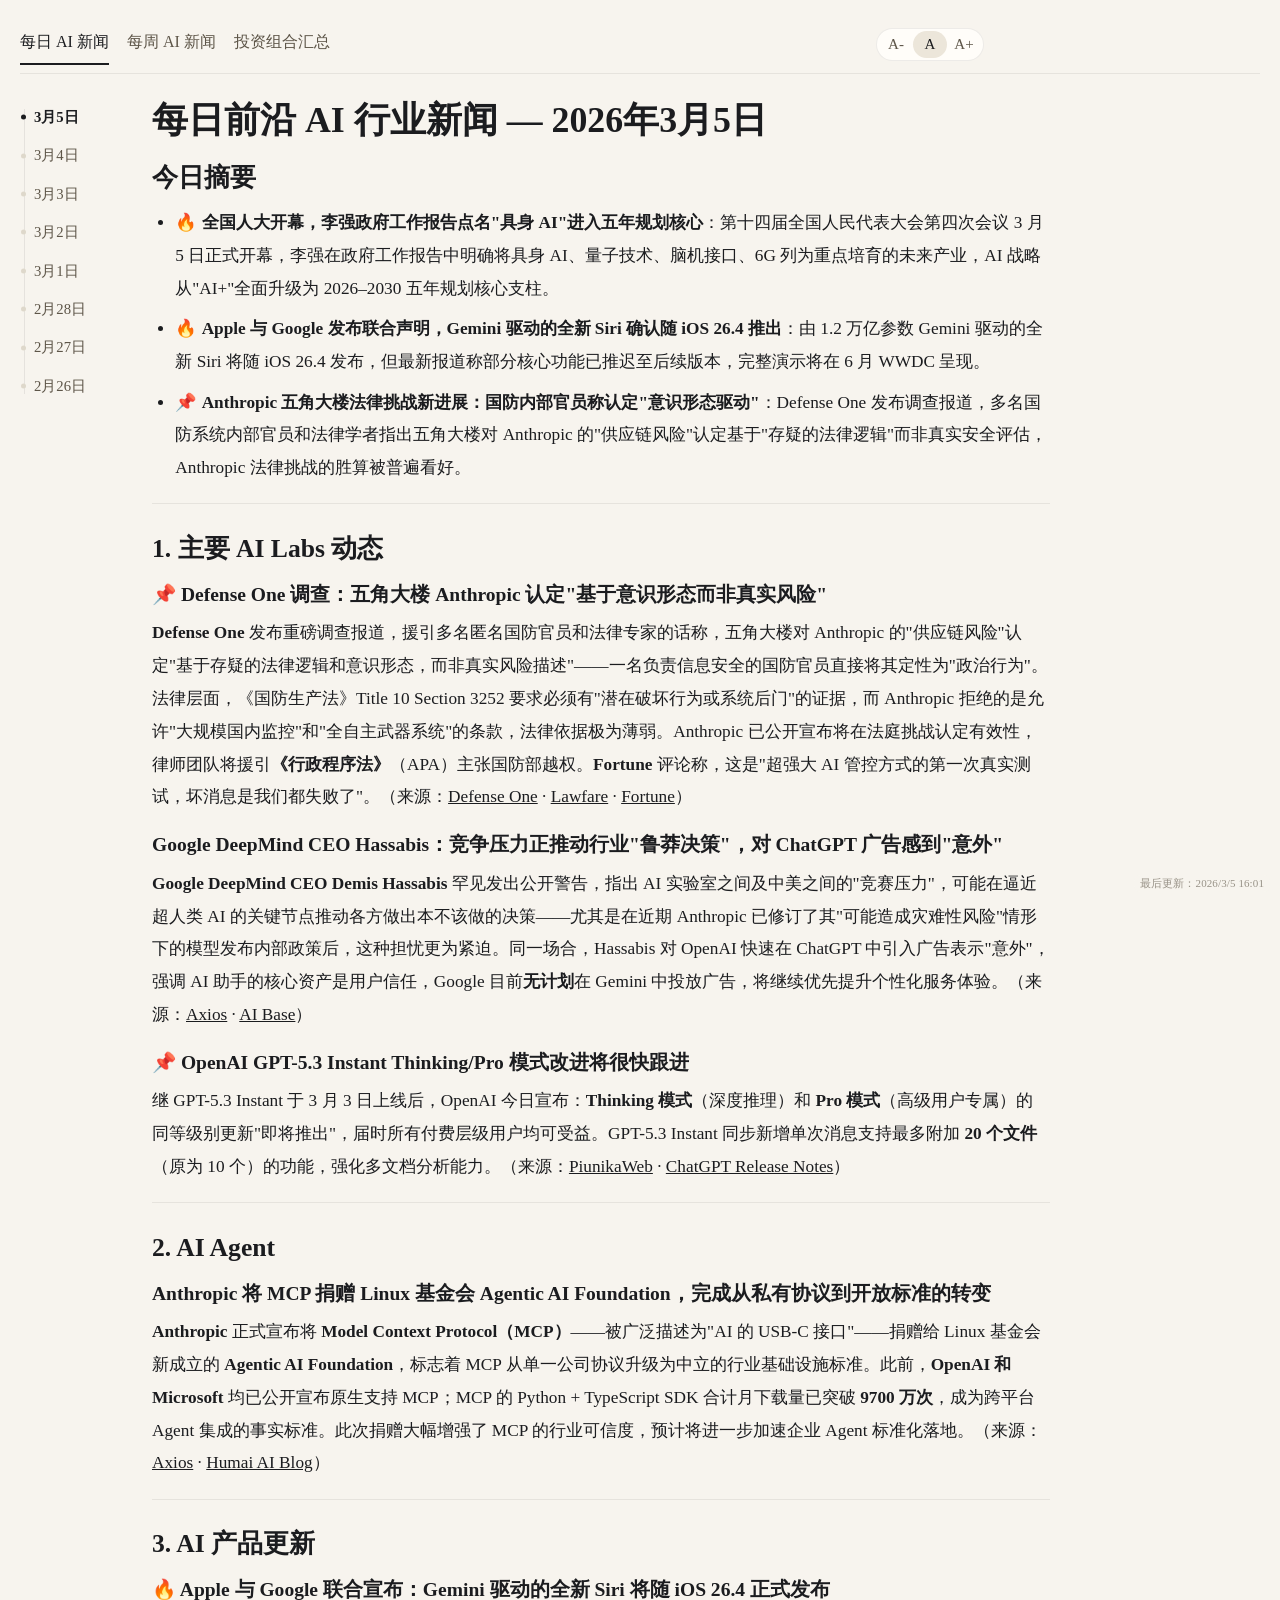
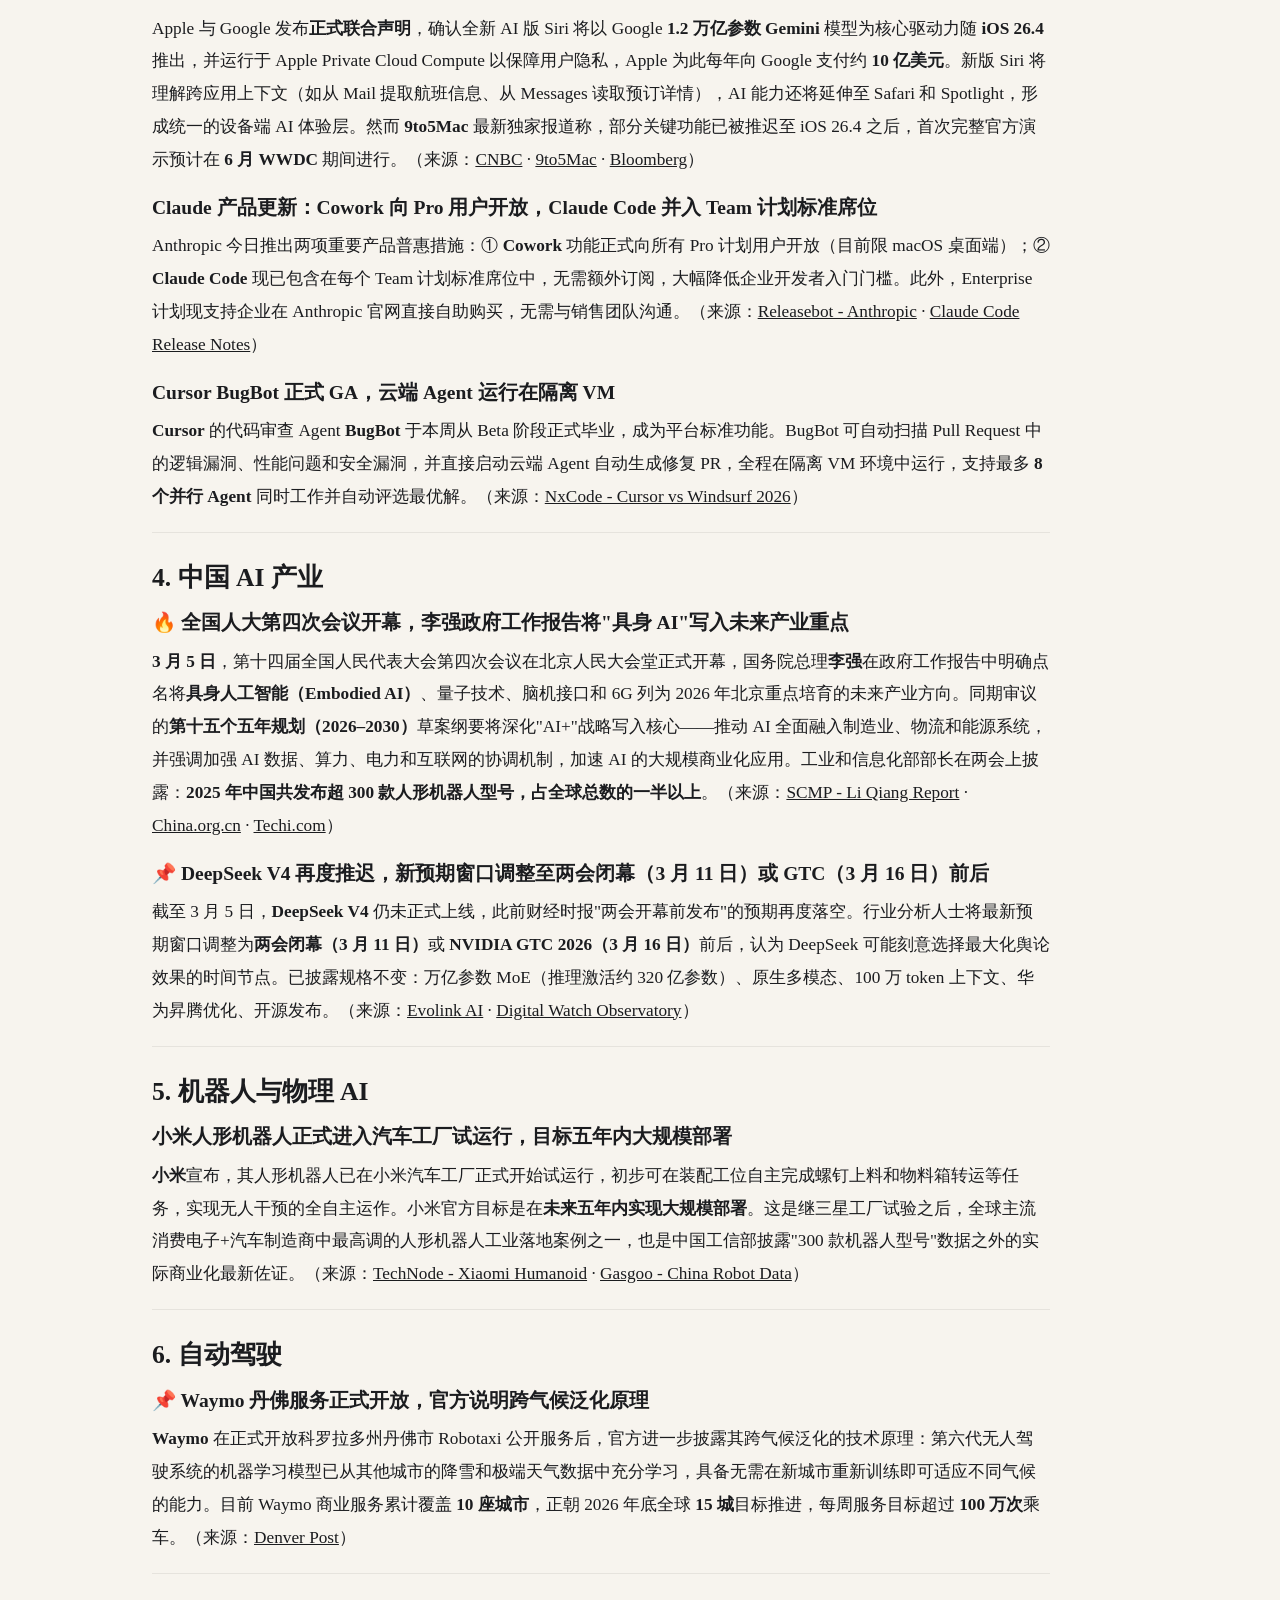
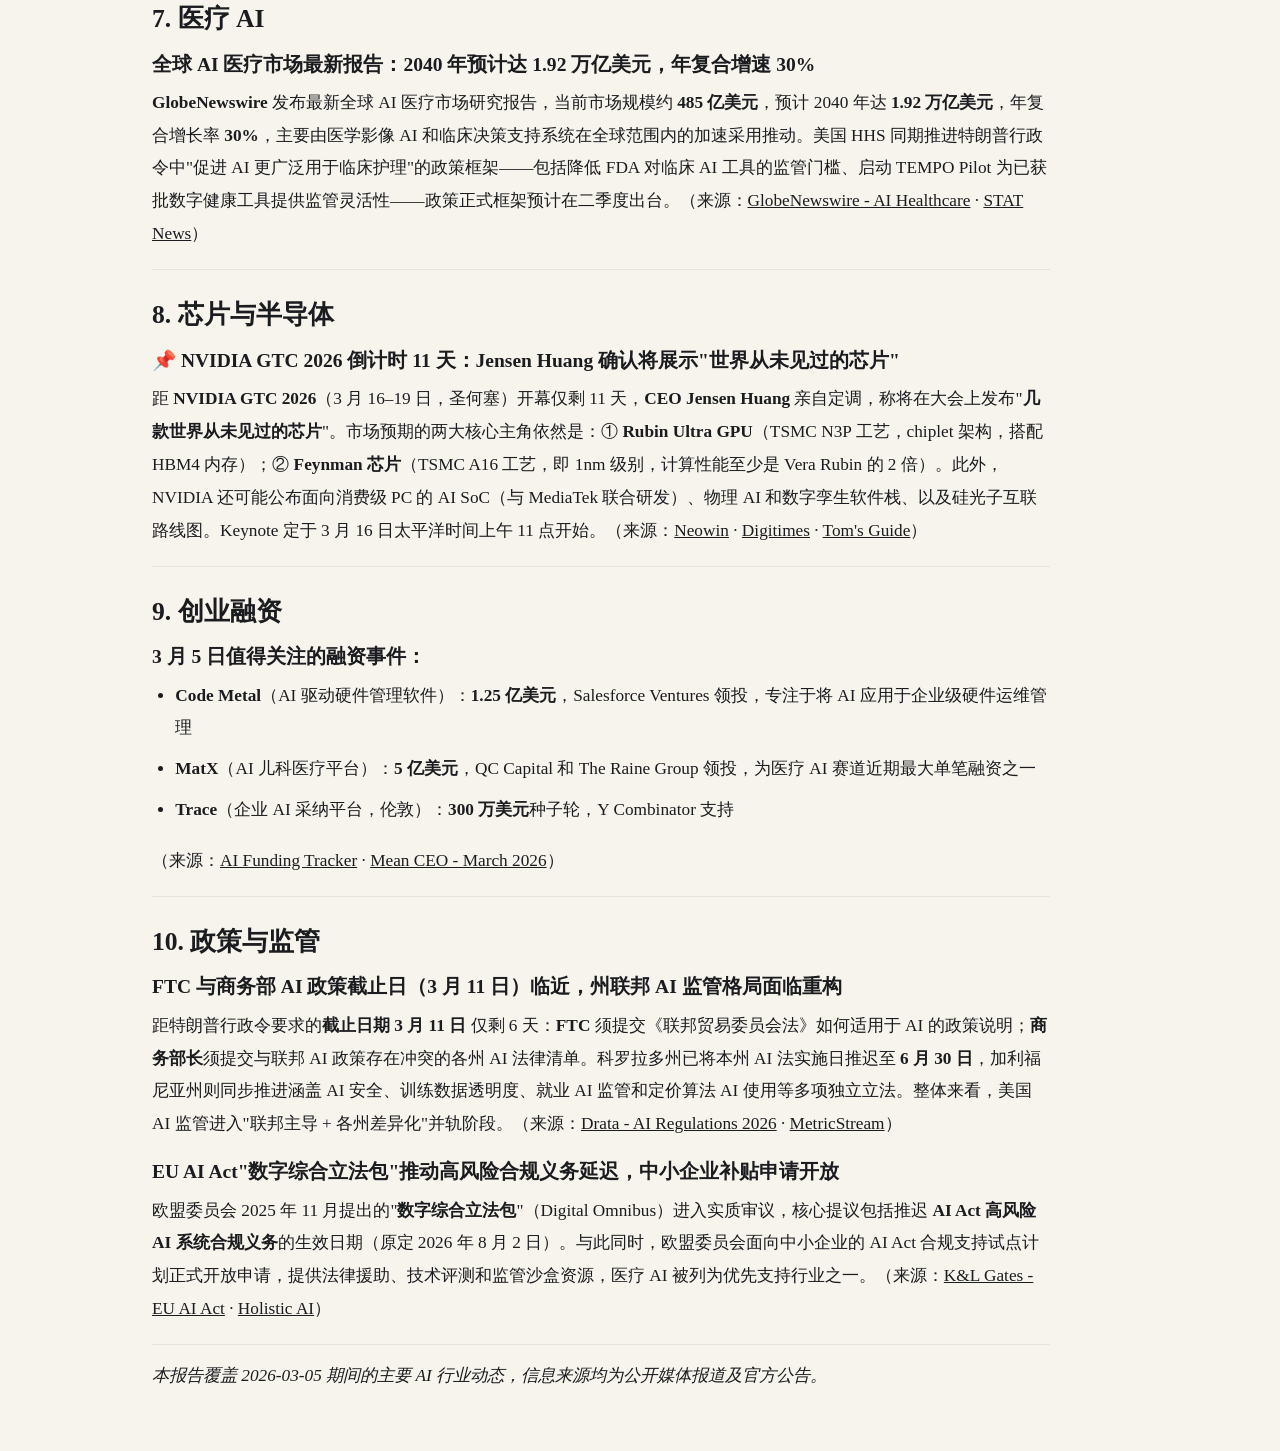
==== commit e8b6a268: "feat: add local preview flow and update sync config" ====
--- a/index.html
+++ b/index.html
@@ -54,6 +54,7 @@
         </article>
       </main>
     </div>
+    <p id="last-updated" class="site-updated-stamp" aria-live="polite"></p>
 
     <script src="./app.js"></script>
   </body>
--- a/styles.css
+++ b/styles.css
@@ -1,20 +1,17 @@
 :root {
-  --surface: rgba(255, 250, 241, 0.84);
+  --page-bg: #f7f4ee;
+  --paper: #fffdf9;
   --ink: #1b1c1f;
   --muted: #5d5548;
-  --line: rgba(27, 28, 31, 0.12);
-  --accent: #d94f2b;
-  --accent-deep: #8f2d15;
-  --teal: #0f7467;
-  --gold: #d5a021;
-  --shadow: 0 24px 60px rgba(45, 34, 16, 0.14);
-  --radius-lg: 28px;
-  --radius-md: 18px;
-  --radius-sm: 999px;
+  --line: rgba(27, 28, 31, 0.08);
+  --line-strong: rgba(27, 28, 31, 0.12);
+  --chip-bg: #f5f1e8;
+  --rail-width: 108px;
+  --reader-gap: 24px;
+  --reading-measure: 104ch;
   --reading-summary-size: 1.02rem;
   --reading-body-size: 1.08rem;
   --reading-line-height: 1.9;
-  --reading-measure: 104ch;
 }
 
 * {
@@ -28,10 +25,10 @@
 body {
   margin: 0;
   min-height: 100vh;
+  background: var(--page-bg);
   color: var(--ink);
   font-family: "Iowan Old Style", "Palatino Linotype", "Book Antiqua", Georgia,
     serif;
-  background: #f7f4ee;
 }
 
 body.reading-compact {
@@ -52,11 +49,6 @@
   --reading-line-height: 2;
 }
 
-body::before,
-body::after {
-  display: none;
-}
-
 a {
   color: inherit;
 }
@@ -66,787 +58,25 @@
   font: inherit;
 }
 
-.page-shell {
-  width: min(1200px, calc(100% - 32px));
-  margin: 24px auto 40px;
-}
-
-.compact-shell {
-  width: min(980px, calc(100% - 24px));
-}
-
-.hero,
-.control-bar,
-.market-card,
-.archive-card,
-.source-board,
-.detail-article {
-  background: #fffdf9;
-  border: 1px solid rgba(27, 28, 31, 0.08);
-  box-shadow: none;
-}
-
-.hero {
-  display: grid;
-  grid-template-columns: minmax(0, 1.45fr) minmax(280px, 0.9fr);
-  gap: 24px;
-  padding: 28px;
-  border-radius: 16px;
-}
-
-.simple-hero {
-  grid-template-columns: 1fr;
-}
-
-.eyebrow,
-.section-kicker,
-.panel-label,
-.filter-label,
-.subsection-title {
-  margin: 0;
-  color: var(--accent-deep);
-  font-family: "SFMono-Regular", "Roboto Mono", "Liberation Mono", monospace;
-  letter-spacing: 0.08em;
-  text-transform: uppercase;
-  font-size: 0.75rem;
-}
-
-.hero h1 {
-  margin: 12px 0 14px;
-  font-size: clamp(2.2rem, 4.5vw, 3.4rem);
-  line-height: 1.02;
-  max-width: none;
-}
-
-#issue-title {
-  max-width: none;
-}
-
-.reader-head h2 {
-  margin: 10px 0 12px;
-  font-size: clamp(1.8rem, 3vw, 2.5rem);
-  line-height: 1.12;
-}
-
-.hero-text,
-.hero-note,
-.hero-panel p,
-.market-summary,
-.timeline-item p,
-.source-item p,
-.jump-empty {
-  margin: 0;
-  color: var(--muted);
-  line-height: 1.7;
-}
-
-.hero-note {
-  margin-top: 10px;
-  font-size: 0.92rem;
-}
-
-.stat-card,
-.source-chip,
-.pill,
-.timeline-item,
-.story-card,
-.detail-article {
-  border: 1px solid var(--line);
-}
-
-.stat-card {
-  padding: 16px;
-  border-radius: var(--radius-md);
-  background: rgba(255, 255, 255, 0.5);
-}
-
-.stat-value {
-  margin: 0 0 6px;
-  font-size: 1.45rem;
-  line-height: 1;
-}
-
-.stat-label {
-  margin: 0;
-  color: var(--muted);
-  font-size: 0.9rem;
-}
-
-.hero-panel {
-  padding: 20px;
-  border-radius: 14px;
-  background: #fcfaf5;
-  border: 1px solid rgba(27, 28, 31, 0.08);
-}
-
-.hero-panel h2 {
-  margin: 8px 0 10px;
-  font-size: clamp(1.2rem, 2vw, 1.6rem);
-  line-height: 1.2;
-}
-
-.source-chip,
-.meta-pill {
-  display: inline-flex;
-  flex-wrap: wrap;
-  gap: 6px;
-  margin-top: 18px;
-  padding: 8px 12px;
-  border-radius: var(--radius-sm);
-  background: #f5f1e8;
-  color: var(--muted);
-  font-size: 0.82rem;
-  word-break: break-all;
-}
-
-.cta-link,
-.story-cta,
-.back-link,
-.jump-link {
-  display: inline-flex;
-  align-items: center;
-  justify-content: center;
-  min-height: 40px;
-  padding: 10px 14px;
-  border-radius: var(--radius-sm);
-  text-decoration: none;
-  transition:
-    transform 180ms ease,
-    background 180ms ease,
-    color 180ms ease;
-}
-
-.cta-link,
-.story-cta,
-.back-link {
-  margin-top: 16px;
-  background: #232427;
-  color: #fffdf8;
-}
-
-.cta-link:hover,
-.story-cta:hover,
-.back-link:hover,
-.jump-link:hover {
-  transform: translateY(-2px);
-}
-
-.back-link {
-  margin-top: 0;
-  margin-bottom: 12px;
-}
-
-.control-bar {
-  margin-top: 22px;
-  padding: 20px;
-  border-radius: 24px;
-}
-
-.tab-strip {
-  display: flex;
-  gap: 8px;
-  position: sticky;
-  top: 0;
-  z-index: 10;
-  margin-top: 6px;
-  padding: 0 0 8px;
-  border-bottom: 1px solid rgba(27, 28, 31, 0.08);
-  background: #f7f4ee;
-}
-
-.tab-button {
-  appearance: none;
-  cursor: pointer;
-  padding: 12px 4px 10px;
-  border: 0;
-  background: transparent;
-  color: var(--muted);
-  border-bottom: 2px solid transparent;
-}
-
-.tab-button.is-active {
-  color: var(--ink);
-  border-bottom-color: var(--ink);
-}
-
-.single-reader {
-  margin-top: 14px;
-}
-
-.reader-toolbar {
-  display: flex;
-  flex-wrap: wrap;
-  justify-content: space-between;
-  gap: 12px;
-  padding: 8px 0 16px;
-  border-bottom: 1px solid rgba(27, 28, 31, 0.08);
-}
-
-.toolbar-main {
-  display: flex;
-  flex-wrap: wrap;
-  align-items: center;
-  gap: 10px;
-  min-width: 0;
-}
-
-.toolbar-label,
-.toolbar-note {
-  margin: 0;
-  color: var(--muted);
-  font-size: 0.92rem;
-}
-
-.article-select {
-  min-width: min(560px, 100%);
-  max-width: 100%;
-  padding: 10px 12px;
-  border: 1px solid rgba(27, 28, 31, 0.12);
-  border-radius: 10px;
-  background: #fffdf9;
-  color: var(--ink);
-}
-
-.reader-document {
-  padding: 18px 0 0;
-}
-
-.reader-head {
-  padding-bottom: 16px;
-  border-bottom: 1px solid rgba(27, 28, 31, 0.08);
-}
-
-.reader-head h2 {
-  margin: 0 0 12px;
-  font-size: clamp(1.8rem, 3vw, 2.4rem);
-  line-height: 1.12;
-}
-
-.doc-summary {
-  margin: 0;
-  color: var(--muted);
-  line-height: 1.7;
-}
-
-.doc-source {
-  margin-top: 14px;
-  color: var(--muted);
-  font-size: 0.86rem;
-}
-
-.reader-hint {
-  padding: 12px 14px;
-  border-radius: 12px;
-  border: 1px solid rgba(27, 28, 31, 0.1);
-  background: #faf7f0;
-  color: var(--muted);
-  line-height: 1.7;
-}
-
-.search-wrap label {
-  display: block;
-  margin-bottom: 10px;
-  font-size: 0.9rem;
-  color: var(--muted);
-}
-
-.search-wrap input {
-  width: 100%;
-  padding: 14px 16px;
-  border-radius: 16px;
-  border: 1px solid rgba(27, 28, 31, 0.1);
-  background: rgba(255, 255, 255, 0.74);
-  color: var(--ink);
-}
-
-.search-wrap input:focus {
-  outline: 2px solid rgba(217, 79, 43, 0.2);
-  border-color: rgba(217, 79, 43, 0.34);
-}
-
-.filter-group {
-  margin-top: 16px;
-}
-
-.filter-row {
-  display: flex;
-  flex-wrap: wrap;
-  gap: 10px;
-  margin-top: 10px;
-}
-
-.pill {
-  appearance: none;
-  cursor: pointer;
-  padding: 10px 14px;
-  border-radius: var(--radius-sm);
-  background: rgba(255, 255, 255, 0.56);
-  color: var(--muted);
-  transition:
-    transform 180ms ease,
-    background 180ms ease,
-    color 180ms ease,
-    border-color 180ms ease;
-}
-
-.pill:hover,
-.pill.is-active {
-  transform: translateY(-2px);
-}
-
-.pill.is-active {
-  background: var(--ink);
-  color: #fff9ec;
-  border-color: rgba(27, 28, 31, 0.4);
-}
-
-.detail-layout {
-  display: grid;
-  grid-template-columns: 280px minmax(0, 1fr);
-  gap: 22px;
-  margin-top: 22px;
-}
-
-.reader-layout {
-  display: grid;
-  grid-template-columns: 280px minmax(0, 1fr);
-  gap: 22px;
-  margin-top: 18px;
-}
-
-.news-column,
-.detail-article {
-  min-width: 0;
-}
-
-.timeline-panel,
-.reader-panel {
-  min-width: 0;
-}
-
-.section-head {
-  margin-bottom: 16px;
-}
-
-.section-head h2 {
-  margin: 6px 0 0;
-  font-size: clamp(1.6rem, 3vw, 2.5rem);
-}
-
-.section-head.compact h2 {
-  font-size: 1.55rem;
-}
-
-.story-grid {
-  display: grid;
-  grid-template-columns: repeat(2, minmax(0, 1fr));
-  gap: 16px;
-}
-
-.story-card {
-  position: relative;
-  overflow: hidden;
-  padding: 20px;
-  border-radius: 24px;
-  background:
-    linear-gradient(180deg, rgba(255, 248, 235, 0.9), rgba(255, 255, 255, 0.72)),
-    radial-gradient(circle at top right, rgba(15, 116, 103, 0.08), transparent 38%);
-}
-
-.story-card::after {
-  content: "";
-  position: absolute;
-  inset: auto auto 0 0;
-  width: 100%;
-  height: 3px;
-  background: linear-gradient(90deg, var(--accent), rgba(15, 116, 103, 0.7));
-  transform: scaleX(var(--bar-scale, 0.4));
-  transform-origin: left;
-}
-
-.story-meta,
-.story-links,
-.mini-row,
-.meta-list {
-  display: flex;
-  flex-wrap: wrap;
-  gap: 8px;
-}
-
-.story-meta {
-  align-items: center;
-  margin-bottom: 14px;
-}
-
-.badge,
-.impact {
-  padding: 4px 10px;
-  border-radius: var(--radius-sm);
-  font-size: 0.74rem;
-}
-
-.badge {
-  background: rgba(217, 79, 43, 0.12);
-  color: var(--accent-deep);
-}
-
-.impact {
-  background: rgba(15, 116, 103, 0.12);
-  color: var(--teal);
-}
-
-.story-date {
-  color: var(--muted);
-  font-size: 0.82rem;
-}
-
-.story-card h3,
-.timeline-item h3 {
-  margin: 0;
-  font-size: 1.08rem;
-  line-height: 1.3;
-}
-
-.story-card p {
-  margin: 12px 0 0;
-  color: var(--muted);
-  line-height: 1.65;
-}
-
-.story-links {
-  margin-top: 16px;
-}
-
-.story-link {
-  color: var(--ink);
-  text-decoration: none;
-  padding-bottom: 1px;
-  border-bottom: 1px solid rgba(27, 28, 31, 0.25);
-  font-size: 0.84rem;
-}
-
-.story-link:hover {
-  border-bottom-color: rgba(27, 28, 31, 0.7);
-}
-
-.side-column,
-.detail-sidebar {
-  display: grid;
-  gap: 22px;
-  align-content: start;
-}
-
-.market-card,
-.archive-card,
-.source-board,
-.detail-article {
-  padding: 22px;
-  border-radius: 16px;
-}
-
-.metric-stack {
-  display: grid;
-  gap: 12px;
-  margin-top: 18px;
-}
-
-.metric-line,
-.timeline-item,
-.source-item {
-  padding: 12px;
-  border-radius: 12px;
-  background: #fcfaf5;
-}
-
-.metric-line {
-  display: flex;
-  justify-content: space-between;
-  gap: 12px;
-}
-
-.metric-line strong {
-  font-size: 1.05rem;
-}
-
-.metric-line span,
-.mini-row span {
-  color: var(--muted);
-  font-size: 0.9rem;
-}
-
-.subsection {
-  margin-top: 18px;
-}
-
-.subsection-title {
-  color: var(--teal);
-}
-
-.mini-list,
-.timeline-list,
-.source-list,
-.jump-list {
-  display: grid;
-  gap: 12px;
-}
-
-.mini-row {
-  justify-content: space-between;
-  align-items: flex-start;
-  padding: 12px 0;
-  border-bottom: 1px solid rgba(27, 28, 31, 0.08);
-}
-
-.mini-row:last-child {
-  border-bottom: 0;
-  padding-bottom: 0;
-}
-
-.mini-row strong {
-  display: block;
-  max-width: 16ch;
-}
-
-.source-list {
-  grid-template-columns: repeat(2, minmax(0, 1fr));
-}
-
-.source-item strong {
-  display: block;
-  margin-bottom: 6px;
-}
-
-.timeline-item {
-  transition:
-    transform 180ms ease,
-    border-color 180ms ease,
-    background 180ms ease;
-}
-
-.timeline-item:hover,
-.timeline-item.is-active {
-  transform: none;
-  border-color: rgba(27, 28, 31, 0.14);
-  background: #f7f2e8;
-}
-
-.timeline-item .date {
-  margin: 0 0 8px;
-  color: var(--accent-deep);
-  font-size: 0.82rem;
-}
-
-.timeline-trigger {
-  width: 100%;
-  padding: 0;
-  border: 0;
-  background: transparent;
-  text-align: left;
-  color: inherit;
-  cursor: pointer;
-}
-
-.empty-state {
-  padding: 24px;
-  border-radius: 14px;
-  border: 1px dashed rgba(27, 28, 31, 0.14);
-  background: #faf7f0;
-  color: var(--muted);
-}
-
-.sticky-card {
-  position: sticky;
-  top: 24px;
-}
-
-.stack-section {
-  margin-top: 22px;
-}
-
-.jump-link {
-  justify-content: flex-start;
-  min-height: auto;
-  padding: 10px 12px;
-  background: #faf7f0;
-  border: 1px solid var(--line);
-}
-
-.meta-list {
-  margin-top: 18px;
-}
-
-.report-content {
-  line-height: 1.75;
-  font-size: 1.02rem;
-}
-
-.report-content > :first-child {
-  margin-top: 0;
-}
-
-.report-content h2,
-.report-content h3,
-.report-content h4 {
-  margin: 28px 0 12px;
-  line-height: 1.2;
-  scroll-margin-top: 24px;
-}
-
-.report-content h2 {
-  font-size: 1.65rem;
-}
-
-.report-content h3 {
-  font-size: 1.32rem;
-}
-
-.report-content h4 {
-  font-size: 1.08rem;
-}
-
-.report-content p {
-  margin: 12px 0;
-  color: var(--ink);
-  max-width: 74ch;
-}
-
-.report-content ul,
-.report-content ol {
-  margin: 12px 0;
-  padding-left: 22px;
-}
-
-.report-content li + li {
-  margin-top: 8px;
-}
-
-.report-content a {
-  color: var(--accent-deep);
-}
-
-.report-content code {
-  padding: 2px 6px;
-  border-radius: 8px;
-  background: rgba(27, 28, 31, 0.08);
+code {
+  padding: 0.08em 0.3em;
+  border-radius: 6px;
+  background: rgba(27, 28, 31, 0.06);
   font-family: "SFMono-Regular", "Roboto Mono", "Liberation Mono", monospace;
   font-size: 0.92em;
 }
 
-.report-rule {
-  margin: 18px 0;
-  border: 0;
-  border-top: 1px solid rgba(27, 28, 31, 0.12);
-}
-
-.table-wrap {
-  overflow-x: auto;
-  margin: 16px 0;
-}
-
-.report-content table {
-  width: 100%;
-  border-collapse: collapse;
-  min-width: 640px;
-}
-
-.report-content th,
-.report-content td {
-  padding: 10px 12px;
-  border-bottom: 1px solid rgba(27, 28, 31, 0.1);
-  text-align: left;
-  vertical-align: top;
-}
-
-.report-content th {
-  background: #f7f2e8;
-}
-
-.reveal {
-  opacity: 0;
-  transform: translateY(14px);
-  animation: float-in 640ms ease forwards;
-}
-
-.reveal:nth-child(2) {
-  animation-delay: 80ms;
-}
-
-.reveal:nth-child(3) {
-  animation-delay: 140ms;
-}
-
-.reveal:nth-child(4) {
-  animation-delay: 200ms;
-}
-
-@keyframes float-in {
-  to {
-    opacity: 1;
-    transform: translateY(0);
-  }
-}
-
-@media (max-width: 980px) {
-  .hero,
-  .reader-layout,
-  .detail-layout,
-  .source-list,
-  .story-grid {
-    grid-template-columns: 1fr;
-  }
-
-  .article-select {
-    width: 100%;
-    min-width: 0;
-  }
-
-  .hero h1 {
-    max-width: none;
-  }
-
-  .sticky-card {
-    position: static;
-  }
-
-  .page-shell {
-    width: min(100%, calc(100% - 20px));
-    margin-top: 10px;
-  }
-}
-
-@media (max-width: 680px) {
-  .tab-strip {
-    overflow-x: auto;
-    padding-bottom: 6px;
-  }
-
-  .tab-button {
-    white-space: nowrap;
-  }
-
-  .hero,
-  .control-bar,
-  .market-card,
-  .archive-card,
-  .source-board,
-  .detail-article {
-    padding: 18px;
-    border-radius: 20px;
-  }
-
-  .story-card {
-    padding: 16px;
-    border-radius: 20px;
-  }
-
-  .hero h1 {
-    font-size: clamp(2rem, 12vw, 3.2rem);
-  }
-}
-
-/* B layout overrides */
+.page-shell {
+  width: min(1280px, calc(100% - 32px));
+  margin: 24px auto 40px;
+}
+
 .compact-shell {
   width: min(1240px, calc(100% - 32px));
+}
+
+.reveal {
+  opacity: 1;
 }
 
 .reader-topbar {
@@ -857,10 +87,32 @@
   align-items: center;
   justify-content: space-between;
   gap: 16px;
-  margin-top: 6px;
   padding: 0 0 8px;
-  border-bottom: 1px solid rgba(27, 28, 31, 0.08);
-  background: #f7f4ee;
+  border-bottom: 1px solid var(--line);
+  background: var(--page-bg);
+}
+
+.tab-strip {
+  display: flex;
+  flex-wrap: wrap;
+  gap: 18px;
+  align-items: center;
+  min-width: 0;
+}
+
+.tab-button {
+  appearance: none;
+  padding: 8px 0 10px;
+  border: 0;
+  border-bottom: 2px solid transparent;
+  background: transparent;
+  color: var(--muted);
+  cursor: pointer;
+}
+
+.tab-button.is-active {
+  color: var(--ink);
+  border-bottom-color: var(--ink);
 }
 
 .reader-tools {
@@ -868,44 +120,19 @@
   align-items: center;
   justify-content: flex-end;
   flex: 0 0 auto;
-  margin-right: max(0px, calc(100% - 132px - var(--reading-measure)));
-}
-
-.tab-strip {
-  flex: 1 1 auto;
-  min-width: 0;
-  margin-top: 0;
-  padding: 0;
-  border: 0;
-  border-radius: 0;
-  position: static;
-  top: auto;
-  z-index: auto;
-  background: #f7f4ee;
-}
-
-.tab-button {
-  padding: 12px 4px 10px;
-  border-radius: 0;
-  border-bottom: 2px solid transparent;
-}
-
-.tab-button.is-active {
-  background: transparent;
-  border-bottom-color: var(--ink);
-}
-
-.single-reader {
-  margin-top: 14px;
+  margin-right: max(
+    0px,
+    calc(100% - var(--rail-width) - var(--reader-gap) - var(--reading-measure))
+  );
 }
 
 .font-size-switch {
   display: inline-flex;
   align-items: center;
   padding: 2px;
-  border: 1px solid rgba(27, 28, 31, 0.08);
+  border: 1px solid var(--line);
   border-radius: 999px;
-  background: #fffdf9;
+  background: var(--paper);
 }
 
 .font-size-button {
@@ -918,9 +145,6 @@
   color: var(--muted);
   cursor: pointer;
   font-size: 0.94rem;
-  transition:
-    background 160ms ease,
-    color 160ms ease;
 }
 
 .font-size-button.is-active {
@@ -930,8 +154,8 @@
 
 .reader-layout {
   display: grid;
-  grid-template-columns: 108px minmax(0, 1fr);
-  gap: 24px;
+  grid-template-columns: var(--rail-width) minmax(0, 1fr);
+  gap: var(--reader-gap);
   margin-top: 18px;
   align-items: start;
 }
@@ -943,57 +167,21 @@
   padding-top: 10px;
 }
 
-.reader-toolbar {
-  display: flex;
-  flex-wrap: wrap;
-  justify-content: space-between;
-  gap: 12px;
-  padding: 8px 0 16px;
-  border-bottom: 1px solid rgba(27, 28, 31, 0.08);
-}
-
-.toolbar-main {
-  display: flex;
-  flex-wrap: wrap;
-  align-items: center;
-  gap: 10px;
-  min-width: 0;
-}
-
-.toolbar-label,
-.toolbar-note {
-  margin: 0;
-  color: var(--muted);
-  font-size: 0.92rem;
-}
-
-.toolbar-row {
-  display: flex;
-  flex-wrap: wrap;
-  justify-content: space-between;
-  gap: 12px;
-}
-
-.timeline-toolbar {
-  gap: 14px;
-}
-
 .timeline-track {
   position: relative;
   display: grid;
   gap: 8px;
-  margin-top: 4px;
   padding-left: 14px;
 }
 
 .timeline-track::before {
   content: "";
   position: absolute;
-  top: 6px;
-  bottom: 6px;
+  top: 7px;
+  bottom: 7px;
   left: 4px;
   width: 1px;
-  background: rgba(27, 28, 31, 0.08);
+  background: var(--line);
 }
 
 .date-node {
@@ -1005,13 +193,10 @@
   background: transparent;
   color: var(--muted);
   text-align: left;
+  font-size: 0.92rem;
+  line-height: 1.25;
   cursor: pointer;
   font-variant-numeric: tabular-nums;
-  font-size: 0.92rem;
-  line-height: 1.25;
-  transition:
-    transform 160ms ease,
-    color 160ms ease;
 }
 
 .date-node::before {
@@ -1027,7 +212,6 @@
 }
 
 .date-node:hover {
-  transform: translateX(2px);
   color: var(--ink);
 }
 
@@ -1040,20 +224,13 @@
   background: var(--ink);
 }
 
-.compact-empty {
-  padding: 12px 14px;
-  white-space: normal;
-}
-
 .reader-document {
-  padding: 8px 0 0;
   min-width: 0;
+  padding-top: 8px;
 }
 
 .reader-head {
   width: min(100%, var(--reading-measure));
-  padding-bottom: 12px;
-  border-bottom: 0;
 }
 
 .reader-head h1 {
@@ -1066,7 +243,6 @@
   margin: 0;
   color: var(--muted);
   line-height: calc(var(--reading-line-height) - 0.14);
-  max-width: 100%;
   font-size: var(--reading-summary-size);
 }
 
@@ -1081,40 +257,47 @@
   margin-top: 0;
 }
 
+.report-content h2,
+.report-content h3,
+.report-content h4 {
+  color: var(--ink);
+}
+
 .report-content h2 {
-  margin: 2.6rem 0 0.9rem;
-  padding-top: 0;
-  border-top: 0;
+  margin: 2rem 0 0.8rem;
   font-size: clamp(1.55rem, 2.4vw, 2.05rem);
   line-height: 1.24;
 }
 
 .report-content h3 {
-  margin: 2.25rem 0 0.9rem;
-  padding-top: 0;
-  border-top: 0;
+  margin: 1.8rem 0 0.75rem;
   font-size: clamp(1.4rem, 2vw, 1.62rem);
   line-height: 1.28;
 }
 
 .report-content h4 {
-  margin: 1.5rem 0 0.7rem;
+  margin: 1.15rem 0 0.55rem;
   font-size: 1.18rem;
   line-height: 1.34;
 }
 
 .report-content .topic-heading {
-  margin: 2.1rem 0 0.9rem;
-  padding-top: 0;
-  border-top: 0;
+  margin-top: 1.75rem;
   font-size: clamp(1.28rem, 1.7vw, 1.46rem);
   line-height: 1.3;
 }
 
 .report-content .entry-heading {
-  margin: 1.25rem 0 0.65rem;
+  margin-top: 1rem;
   font-size: 1.22rem;
   line-height: 1.36;
+}
+
+.report-content p,
+.report-content ul,
+.report-content ol,
+.report-content blockquote {
+  margin: 0 0 1.05em;
 }
 
 .report-content p,
@@ -1125,60 +308,299 @@
   max-width: 100%;
 }
 
-.report-content p,
-.report-content ul,
-.report-content ol,
-.report-content blockquote {
-  margin: 0 0 1.05em;
-}
-
 .report-content ul,
 .report-content ol {
   padding-left: 1.35em;
 }
 
 .report-content li + li {
-  margin-top: 0.5em;
+  margin-top: 0.45em;
+}
+
+.report-content blockquote {
+  padding-left: 1em;
+  border-left: 2px solid var(--line-strong);
+  color: var(--muted);
+}
+
+.report-content hr {
+  margin: 1.15rem 0 0.95rem;
+  border: 0;
+  border-top: 1px solid var(--line);
 }
 
 .report-content .source-note {
-  margin-top: -0.15em;
-  margin-bottom: 1.4em;
   color: rgba(93, 85, 72, 0.68);
   font-size: 0.86em;
-  line-height: 1.6;
-}
-
-.report-content .source-note a {
-  color: inherit;
-  text-decoration-thickness: 1px;
-  text-underline-offset: 2px;
-}
-
-.report-content .inline-source {
-  color: rgba(93, 85, 72, 0.72);
-  font-size: 0.82em;
-}
-
+}
+
+.report-content .source-note a,
 .report-content .inline-source a {
   color: inherit;
   text-decoration-thickness: 1px;
   text-underline-offset: 2px;
 }
 
-.report-content hr {
-  margin: 1.15rem 0 0.95rem;
-  border: 0;
-  border-top: 1px solid rgba(27, 28, 31, 0.08);
-}
-
-.doc-source {
-  margin-top: 14px;
-  color: var(--muted);
-  font-size: 0.86rem;
+.report-content .inline-source {
+  color: rgba(93, 85, 72, 0.72);
+  font-size: 0.82em;
+  white-space: normal;
+}
+
+.table-wrap {
+  width: 100%;
+  margin: 1rem 0 1.25rem;
+  overflow-x: auto;
+  border: 1px solid var(--line);
+  border-radius: 14px;
+  background: rgba(255, 255, 255, 0.45);
+}
+
+.table-wrap table {
+  width: 100%;
+  min-width: 720px;
+  border-collapse: collapse;
+  font-size: 0.92em;
+}
+
+.table-wrap th,
+.table-wrap td {
+  padding: 10px 12px;
+  border-bottom: 1px solid var(--line);
+  text-align: left;
+  vertical-align: top;
+}
+
+.table-wrap thead th {
+  background: rgba(27, 28, 31, 0.04);
+  font-weight: 600;
+}
+
+.table-wrap tbody tr:last-child td {
+  border-bottom: 0;
+}
+
+.hero,
+.hero-panel,
+.archive-card,
+.detail-article {
+  background: var(--paper);
+  border: 1px solid var(--line);
+}
+
+.hero {
+  display: grid;
+  grid-template-columns: minmax(0, 1.45fr) minmax(280px, 0.9fr);
+  gap: 24px;
+  padding: 28px;
+  border-radius: 18px;
+}
+
+.hero-copy,
+.detail-article,
+.detail-sidebar {
+  min-width: 0;
+}
+
+.eyebrow,
+.panel-label,
+.section-kicker {
+  margin: 0;
+  color: var(--muted);
+  font-family: "SFMono-Regular", "Roboto Mono", "Liberation Mono", monospace;
+  letter-spacing: 0.08em;
+  text-transform: uppercase;
+  font-size: 0.75rem;
+}
+
+.hero h1 {
+  margin: 12px 0 14px;
+  font-size: clamp(2.2rem, 4.5vw, 3.4rem);
+  line-height: 1.02;
+}
+
+.hero-text,
+.jump-empty,
+.timeline-item p {
+  margin: 0;
+  color: var(--muted);
+  line-height: 1.7;
+}
+
+.back-link {
+  display: inline-flex;
+  align-items: center;
+  justify-content: center;
+  min-height: 40px;
+  padding: 10px 14px;
+  margin-bottom: 12px;
+  border-radius: 999px;
+  background: #232427;
+  color: #fffdf8;
+  text-decoration: none;
+}
+
+.hero-panel {
+  padding: 20px;
+  border-radius: 16px;
+}
+
+.hero-panel h2 {
+  margin: 8px 0 10px;
+  font-size: clamp(1.2rem, 2vw, 1.6rem);
+  line-height: 1.2;
+}
+
+.meta-list {
+  display: flex;
+  flex-wrap: wrap;
+  gap: 8px;
+}
+
+.meta-pill,
+.source-chip {
+  display: inline-flex;
+  flex-wrap: wrap;
+  gap: 6px;
+  margin-top: 18px;
+  padding: 8px 12px;
+  border-radius: 999px;
+  background: var(--chip-bg);
+  color: var(--muted);
+  font-size: 0.82rem;
+}
+
+.source-chip {
+  word-break: break-all;
+}
+
+.jump-list,
+.timeline-list {
+  display: grid;
+  gap: 12px;
+}
+
+.jump-link {
+  display: inline-flex;
+  align-items: center;
+  min-height: 38px;
+  padding: 8px 12px;
+  border: 1px solid var(--line);
+  border-radius: 999px;
+  color: var(--ink);
+  text-decoration: none;
+}
+
+.detail-layout {
+  display: grid;
+  grid-template-columns: minmax(0, 1fr) 280px;
+  gap: 22px;
+  margin-top: 22px;
+}
+
+.detail-article {
+  padding: 22px;
+  border-radius: 16px;
+}
+
+.detail-sidebar {
+  display: grid;
+  gap: 22px;
+  align-content: start;
+}
+
+.archive-card {
+  padding: 22px;
+  border-radius: 16px;
+}
+
+.section-head {
+  margin-bottom: 16px;
+}
+
+.section-head h2 {
+  margin: 6px 0 0;
+  font-size: 1.55rem;
+}
+
+.timeline-item {
+  display: block;
+  padding: 14px;
+  border: 1px solid var(--line);
+  border-radius: 14px;
+  background: #fcfaf5;
+  color: inherit;
+  text-decoration: none;
+}
+
+.timeline-item.is-active {
+  border-color: var(--line-strong);
+  background: #f7f2e8;
+}
+
+.timeline-item .date {
+  margin: 0 0 8px;
+  color: var(--muted);
+  font-size: 0.82rem;
+}
+
+.timeline-item h3 {
+  margin: 0;
+  font-size: 1.08rem;
+  line-height: 1.3;
+}
+
+.timeline-item p:last-child {
+  margin-top: 10px;
+}
+
+.sticky-card {
+  position: sticky;
+  top: 24px;
+}
+
+.empty-state {
+  padding: 24px;
+  border-radius: 14px;
+  border: 1px dashed var(--line-strong);
+  background: #faf7f0;
+  color: var(--muted);
+}
+
+.compact-empty {
+  padding: 12px 14px;
+}
+
+.site-updated-stamp {
+  position: fixed;
+  right: 10px;
+  bottom: 8px;
+  margin: 0;
+  padding: 2px 6px;
+  border-radius: 6px;
+  background: rgba(247, 244, 238, 0.75);
+  color: rgba(93, 85, 72, 0.62);
+  font-size: 11px;
+  line-height: 1.2;
+  letter-spacing: 0.01em;
+  pointer-events: none;
+  user-select: none;
+  z-index: 2;
+}
+
+@media (max-width: 1100px) {
+  .hero,
+  .detail-layout {
+    grid-template-columns: 1fr;
+  }
+
+  .sticky-card {
+    position: static;
+  }
 }
 
 @media (max-width: 980px) {
+  .page-shell,
   .compact-shell {
     width: min(100%, calc(100% - 20px));
   }
@@ -1186,13 +608,12 @@
   .reader-topbar {
     position: static;
     display: block;
-    padding-bottom: 10px;
   }
 
   .reader-tools {
     margin-top: 10px;
+    margin-right: 0;
     justify-content: flex-start;
-    margin-right: 0;
   }
 
   .reader-layout {
@@ -1202,14 +623,15 @@
 
   .timeline-rail {
     position: static;
+    top: auto;
+    padding-top: 0;
   }
 
   .timeline-track {
     display: flex;
+    gap: 8px;
+    padding: 2px 0;
     overflow-x: auto;
-    gap: 8px;
-    margin-top: 10px;
-    padding: 2px 0;
     scroll-snap-type: x proximity;
   }
 
@@ -1222,9 +644,9 @@
     width: auto;
     min-width: 84px;
     padding: 9px 12px;
-    border: 1px solid rgba(27, 28, 31, 0.08);
+    border: 1px solid var(--line);
     border-radius: 999px;
-    background: #fffdf9;
+    background: var(--paper);
     scroll-snap-align: center;
   }
 
@@ -1232,23 +654,44 @@
     display: none;
   }
 
-  .date-node:hover {
-    transform: none;
-  }
-
-  .date-node.is-active {
-    background: #ece6da;
-  }
-
-  .doc-summary,
+  .reader-head,
   .report-content {
+    width: 100%;
     max-width: none;
   }
 }
 
-@media (max-width: 680px) {
-  .date-node {
-    min-width: 76px;
-    padding: 9px 10px;
-  }
-}
+@media (max-width: 700px) {
+  .tab-strip {
+    gap: 14px;
+  }
+
+  .tab-button {
+    padding-bottom: 8px;
+  }
+
+  .font-size-button {
+    min-width: 32px;
+    padding: 5px 6px;
+  }
+
+  .reader-head h1 {
+    font-size: clamp(1.8rem, 8vw, 2.4rem);
+  }
+
+  .hero {
+    padding: 20px;
+  }
+
+  .detail-article,
+  .archive-card {
+    padding: 18px;
+  }
+
+  .site-updated-stamp {
+    right: 8px;
+    bottom: 6px;
+    font-size: 10px;
+    opacity: 0.85;
+  }
+}
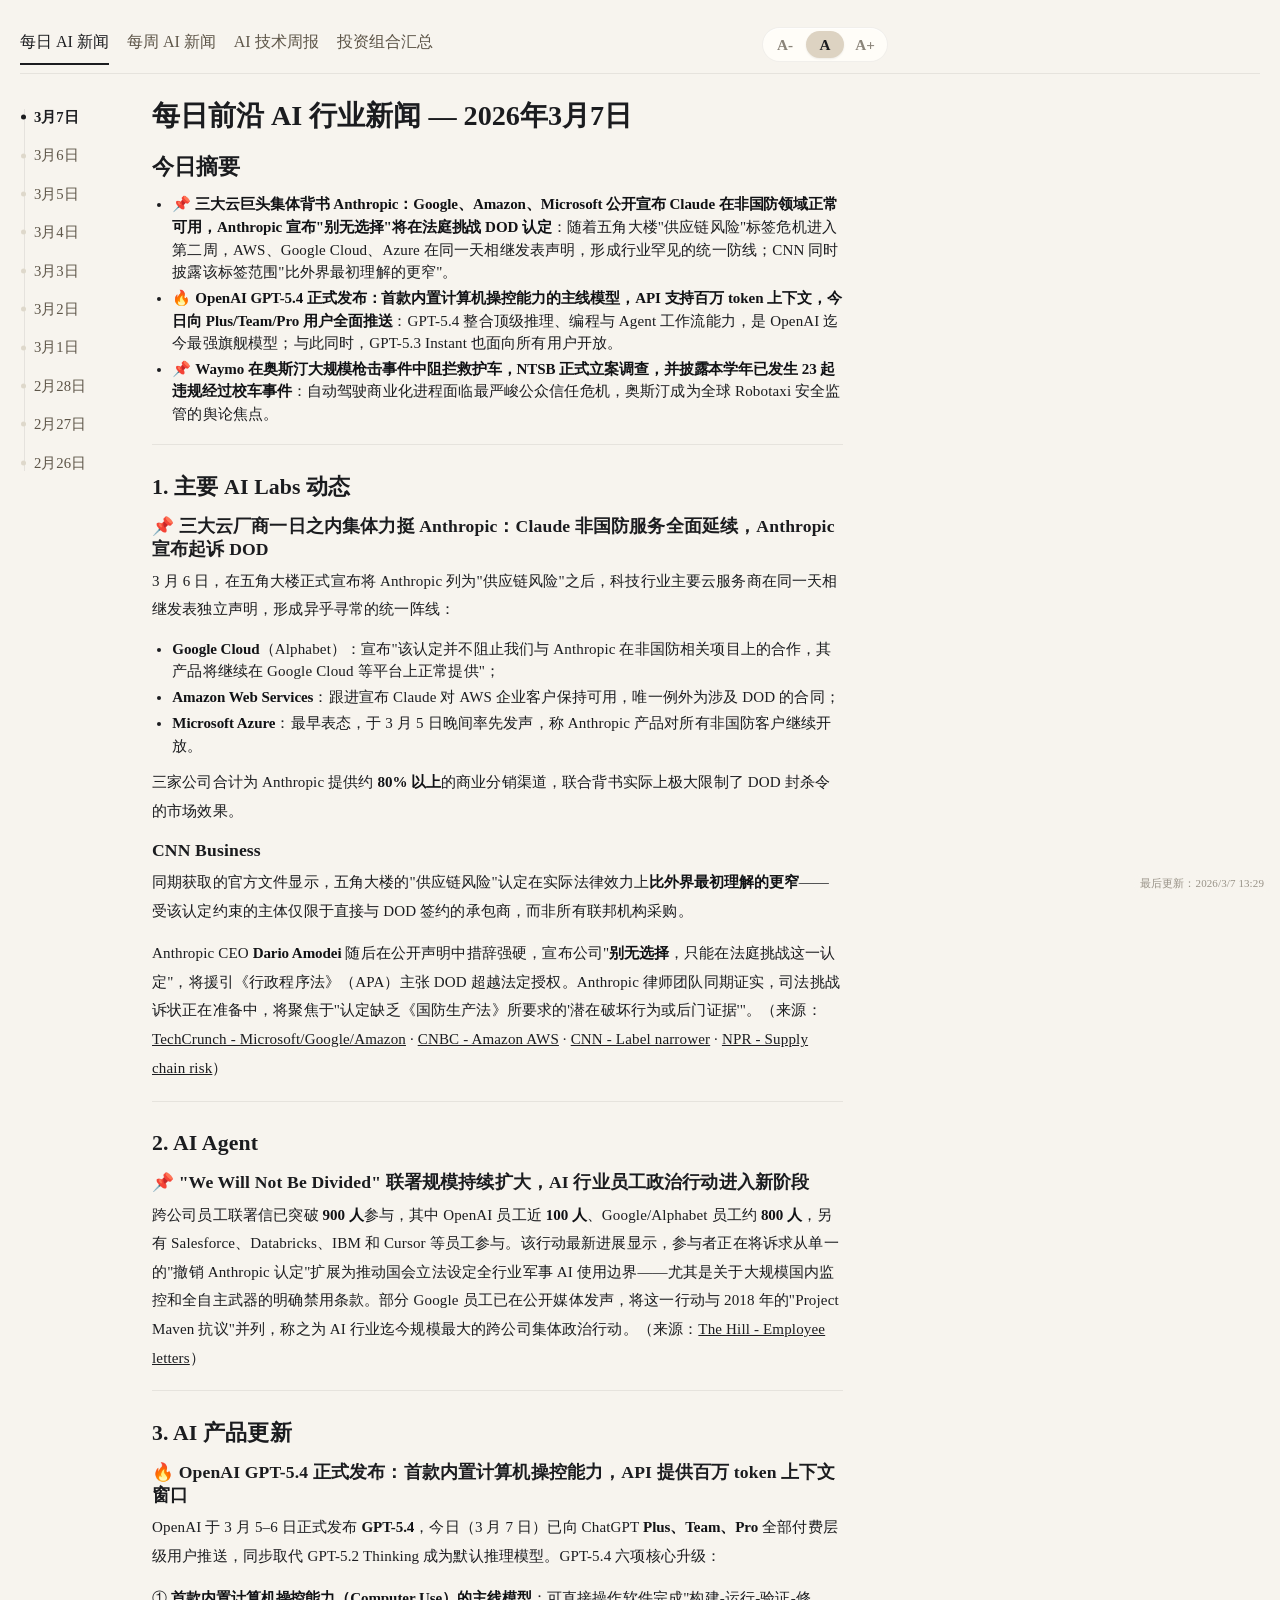
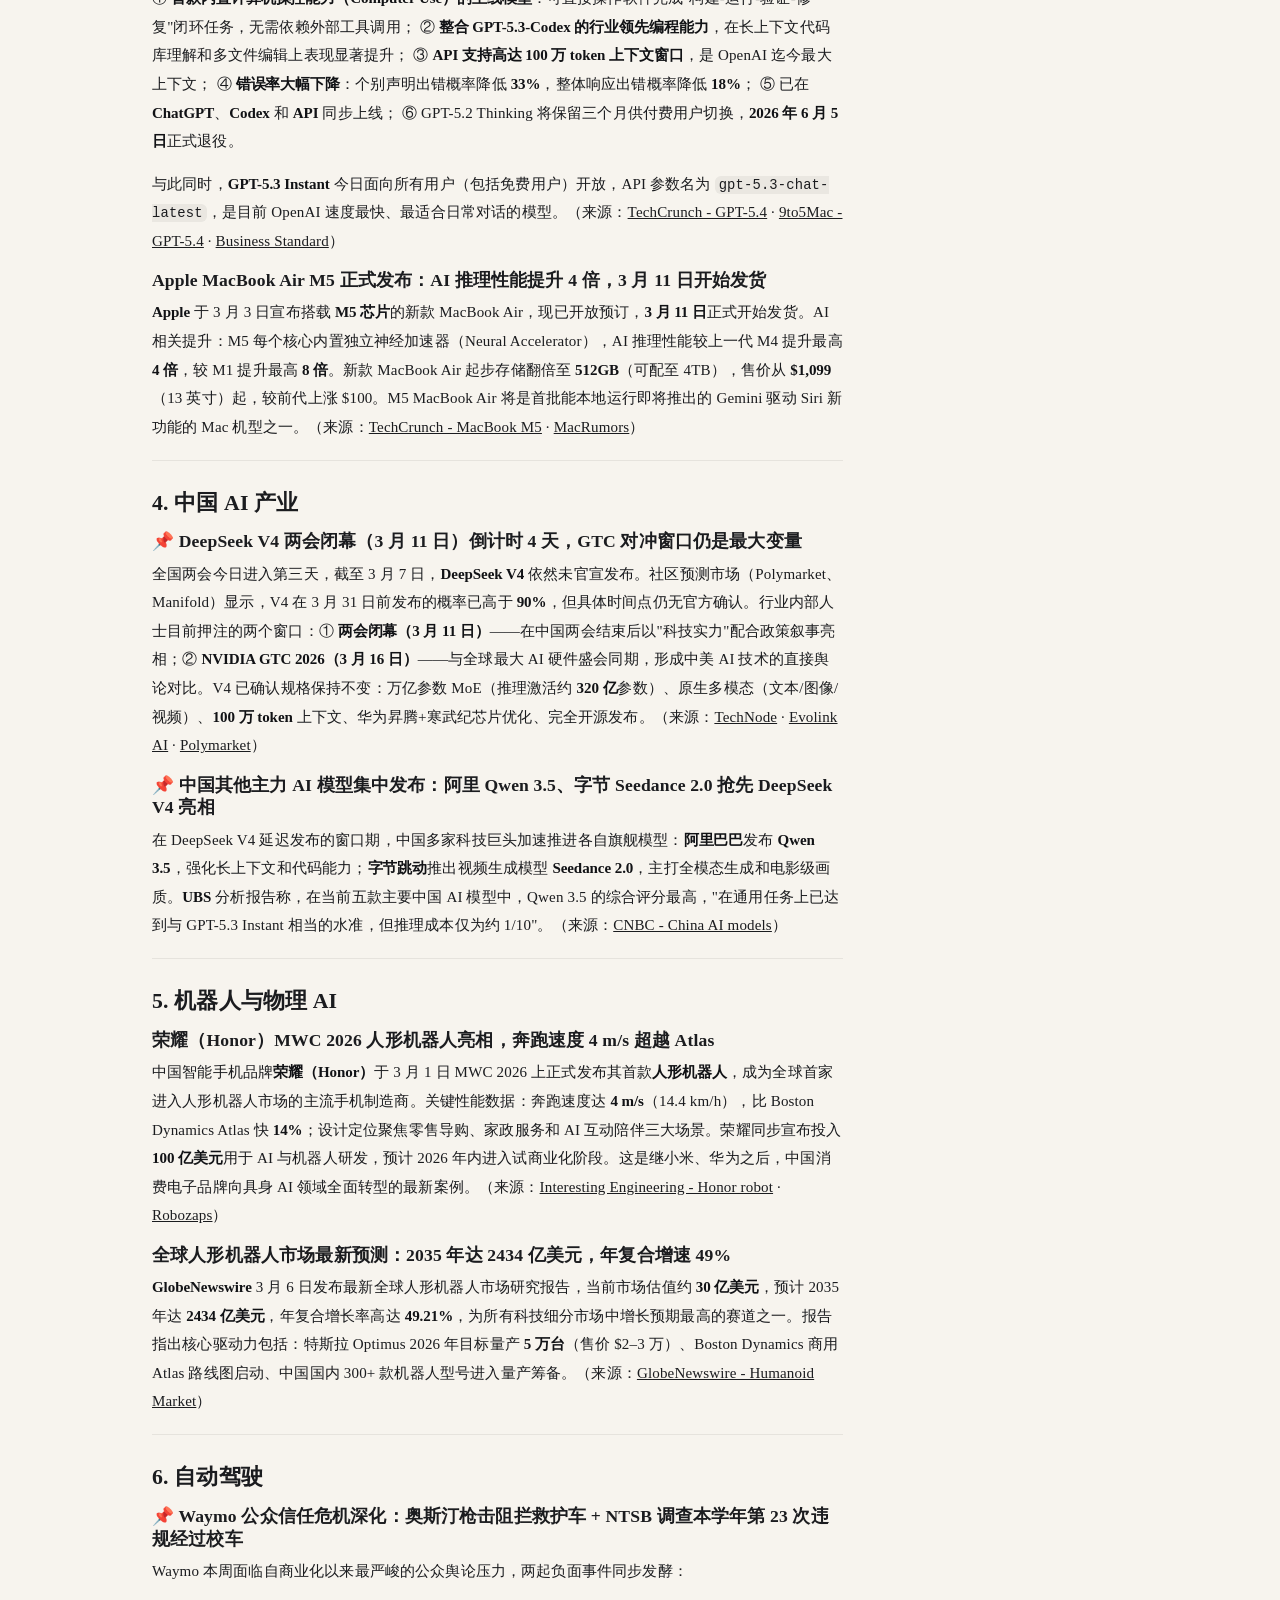
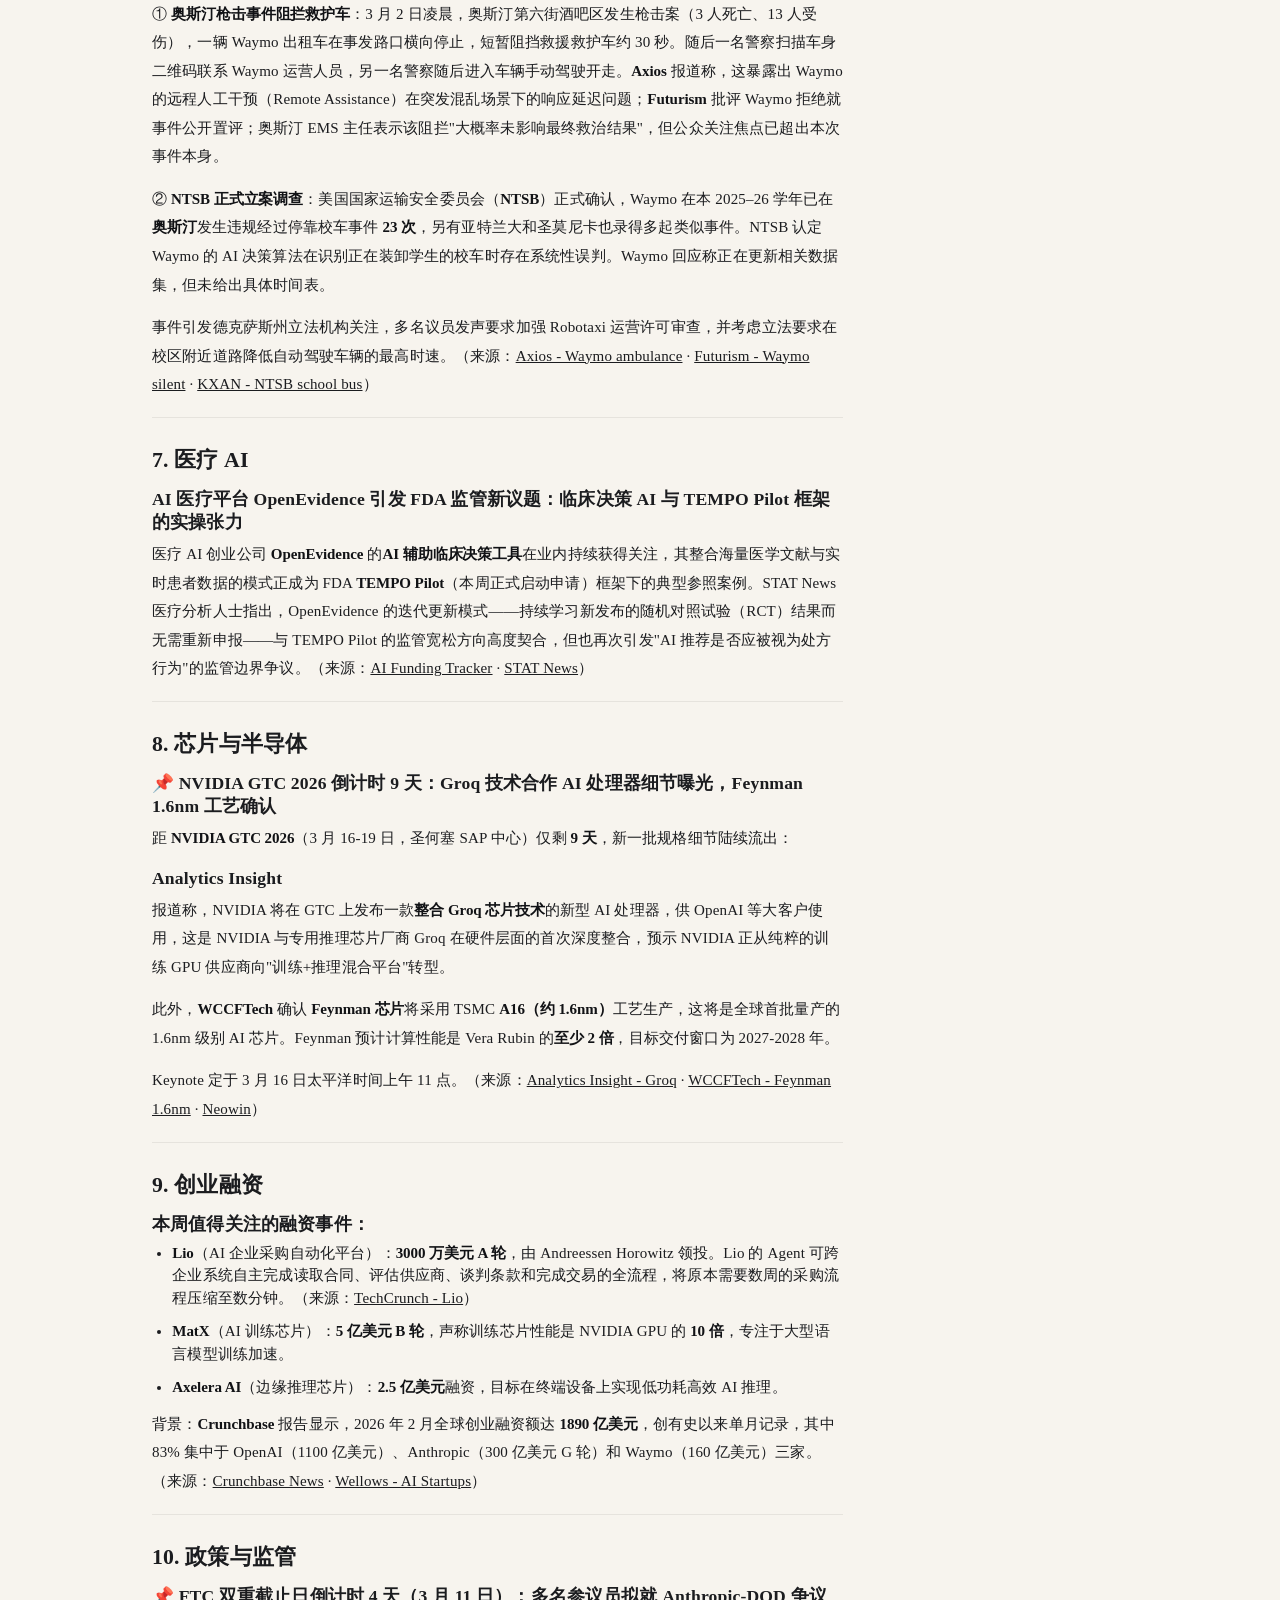
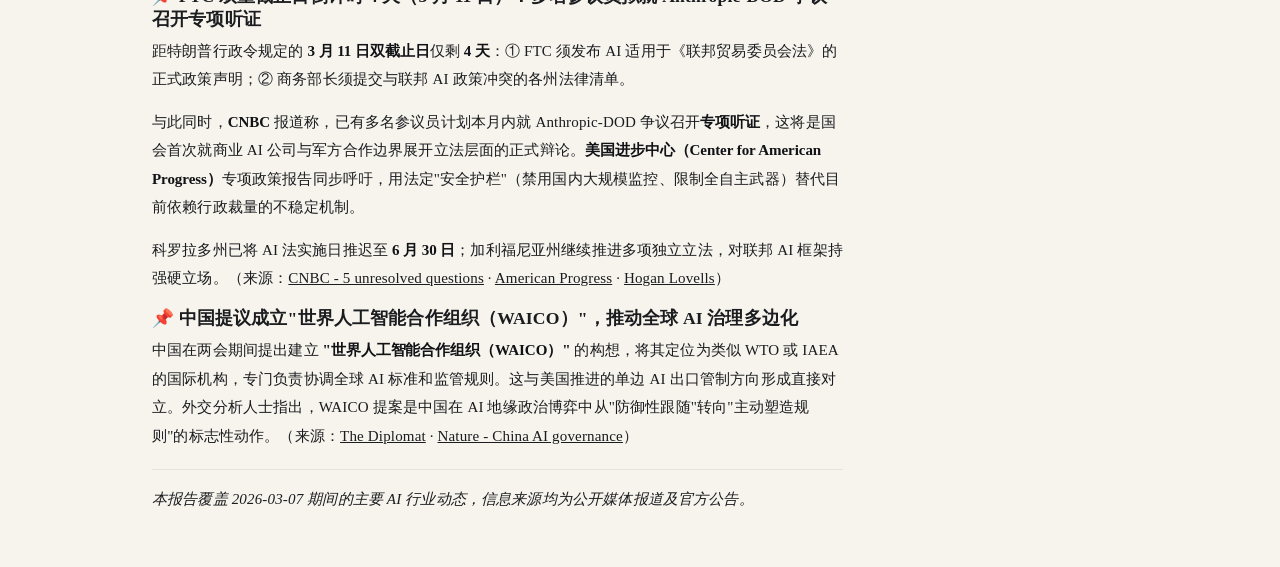
==== commit 64afa146: "Add AI tech weekly feed and refine reader typography" ====
--- a/index.html
+++ b/index.html
@@ -12,6 +12,7 @@
         <nav class="tab-strip" id="tab-strip" aria-label="栏目切换">
           <button type="button" class="tab-button is-active" data-tab="daily">每日 AI 新闻</button>
           <button type="button" class="tab-button" data-tab="weekly">每周 AI 新闻</button>
+          <button type="button" class="tab-button" data-tab="aiTech">AI 技术周报</button>
           <button type="button" class="tab-button" data-tab="portfolio">投资组合汇总</button>
         </nav>
 
--- a/styles.css
+++ b/styles.css
@@ -8,9 +8,11 @@
   --chip-bg: #f5f1e8;
   --rail-width: 108px;
   --reader-gap: 24px;
-  --reading-measure: 104ch;
-  --reading-summary-size: 1.02rem;
-  --reading-body-size: 1.08rem;
+  --reading-measure: 92ch;
+  --reader-font-family: "Iowan Old Style", "Palatino Linotype", "Book Antiqua", "Songti SC",
+    "Noto Serif CJK SC", Georgia, serif;
+  --reading-summary-size: 0.9rem;
+  --reading-body-size: 0.94rem;
   --reading-line-height: 1.9;
 }
 
@@ -27,25 +29,29 @@
   min-height: 100vh;
   background: var(--page-bg);
   color: var(--ink);
-  font-family: "Iowan Old Style", "Palatino Linotype", "Book Antiqua", Georgia,
-    serif;
+  font-family: var(--reader-font-family);
+}
+
+body.font-notion {
+  --reader-font-family: "Iowan Old Style", "Palatino Linotype", "Book Antiqua", "Songti SC",
+    "Noto Serif CJK SC", Georgia, serif;
 }
 
 body.reading-compact {
-  --reading-summary-size: 0.96rem;
-  --reading-body-size: 1rem;
+  --reading-summary-size: 0.84rem;
+  --reading-body-size: 0.88rem;
   --reading-line-height: 1.82;
 }
 
 body.reading-default {
-  --reading-summary-size: 1.02rem;
-  --reading-body-size: 1.08rem;
+  --reading-summary-size: 0.9rem;
+  --reading-body-size: 0.94rem;
   --reading-line-height: 1.9;
 }
 
 body.reading-comfortable {
-  --reading-summary-size: 1.12rem;
-  --reading-body-size: 1.18rem;
+  --reading-summary-size: 0.98rem;
+  --reading-body-size: 1.04rem;
   --reading-line-height: 2;
 }
 
@@ -119,37 +125,40 @@
   display: flex;
   align-items: center;
   justify-content: flex-end;
+  gap: 10px;
   flex: 0 0 auto;
-  margin-right: max(
-    0px,
-    calc(100% - var(--rail-width) - var(--reader-gap) - var(--reading-measure))
-  );
+  margin-right: calc(100% - var(--rail-width) - var(--reader-gap) - var(--reading-measure));
 }
 
 .font-size-switch {
   display: inline-flex;
   align-items: center;
-  padding: 2px;
-  border: 1px solid var(--line);
+  gap: 2px;
+  padding: 3px;
+  border: 1px solid rgba(27, 28, 31, 0.06);
   border-radius: 999px;
-  background: var(--paper);
+  background: rgba(255, 253, 249, 0.92);
+  box-shadow: inset 0 1px 0 rgba(255, 255, 255, 0.7);
 }
 
 .font-size-button {
   appearance: none;
-  min-width: 34px;
-  padding: 5px 7px;
+  min-width: 38px;
+  padding: 6px 9px;
   border: 0;
   border-radius: 999px;
   background: transparent;
-  color: var(--muted);
+  color: rgba(93, 85, 72, 0.72);
   cursor: pointer;
-  font-size: 0.94rem;
+  font-size: 0.95rem;
+  font-weight: 600;
+  line-height: 1;
 }
 
 .font-size-button.is-active {
-  background: #ece6da;
-  color: var(--ink);
+  background: #ddd3c2;
+  color: #1b1c1f;
+  box-shadow: 0 1px 2px rgba(27, 28, 31, 0.08);
 }
 
 .reader-layout {
@@ -235,7 +244,7 @@
 
 .reader-head h1 {
   margin: 0 0 8px;
-  font-size: clamp(1.78rem, 2.8vw, 2.3rem);
+  font-size: clamp(1.56rem, 2.2vw, 2.02rem);
   line-height: 1.12;
 }
 
@@ -251,6 +260,7 @@
   padding-top: 14px;
   font-size: var(--reading-body-size);
   line-height: var(--reading-line-height);
+  letter-spacing: 0.01em;
 }
 
 .report-content > :first-child {
@@ -265,39 +275,64 @@
 
 .report-content h2 {
   margin: 2rem 0 0.8rem;
-  font-size: clamp(1.55rem, 2.4vw, 2.05rem);
+  font-size: clamp(1.36rem, 2vw, 1.72rem);
   line-height: 1.24;
 }
 
 .report-content h3 {
   margin: 1.8rem 0 0.75rem;
-  font-size: clamp(1.4rem, 2vw, 1.62rem);
+  font-size: clamp(1.24rem, 1.7vw, 1.46rem);
   line-height: 1.28;
 }
 
 .report-content h4 {
-  margin: 1.15rem 0 0.55rem;
+  margin: 1rem 0 0.4rem;
   font-size: 1.18rem;
   line-height: 1.34;
 }
 
 .report-content .topic-heading {
   margin-top: 1.75rem;
-  font-size: clamp(1.28rem, 1.7vw, 1.46rem);
+  font-size: clamp(1.16rem, 1.45vw, 1.32rem);
   line-height: 1.3;
 }
 
 .report-content .entry-heading {
-  margin-top: 1rem;
-  font-size: 1.22rem;
-  line-height: 1.36;
+  margin-top: 0.82rem;
+  font-size: 1.1rem;
+  line-height: 1.3;
+}
+
+.report-content .entry-meta-inline {
+  color: var(--muted);
+  font-size: 0.84em;
+  font-weight: 400;
+  white-space: nowrap;
 }
 
 .report-content p,
 .report-content ul,
 .report-content ol,
 .report-content blockquote {
-  margin: 0 0 1.05em;
+  margin: 0 0 0.92em;
+}
+
+.report-content strong {
+  font-weight: 780;
+  color: #111215;
+  letter-spacing: -0.005em;
+  font-synthesis: weight;
+}
+
+html[lang|="zh"] .report-content strong {
+  font-weight: 780;
+  font-synthesis-weight: auto;
+}
+
+.report-content .entry-heading + p,
+.report-content .entry-heading + ul,
+.report-content .entry-heading + ol {
+  margin-top: 0.2rem;
 }
 
 .report-content p,
@@ -311,10 +346,16 @@
 .report-content ul,
 .report-content ol {
   padding-left: 1.35em;
+  margin-bottom: 0.72em;
+  line-height: 1.54;
 }
 
 .report-content li + li {
-  margin-top: 0.45em;
+  margin-top: 0.22em;
+}
+
+.report-content li {
+  line-height: 1.5;
 }
 
 .report-content blockquote {
